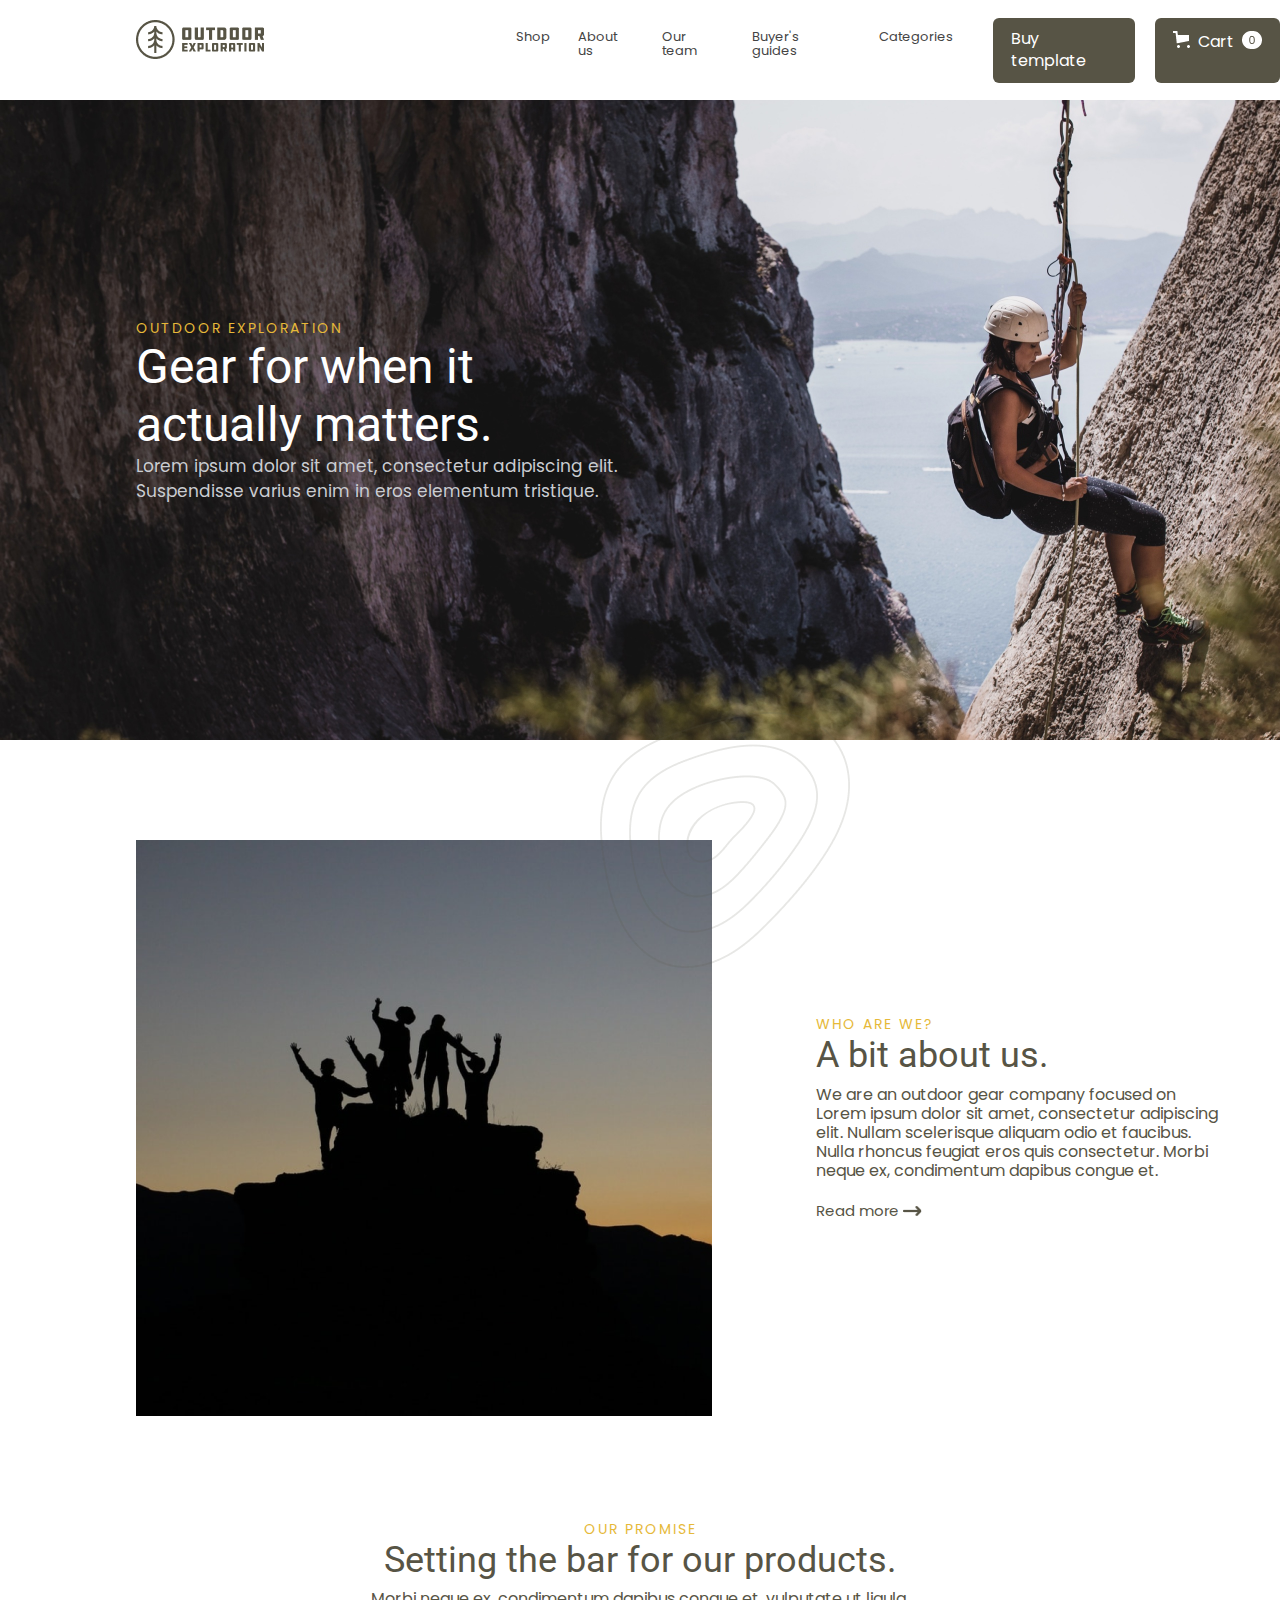
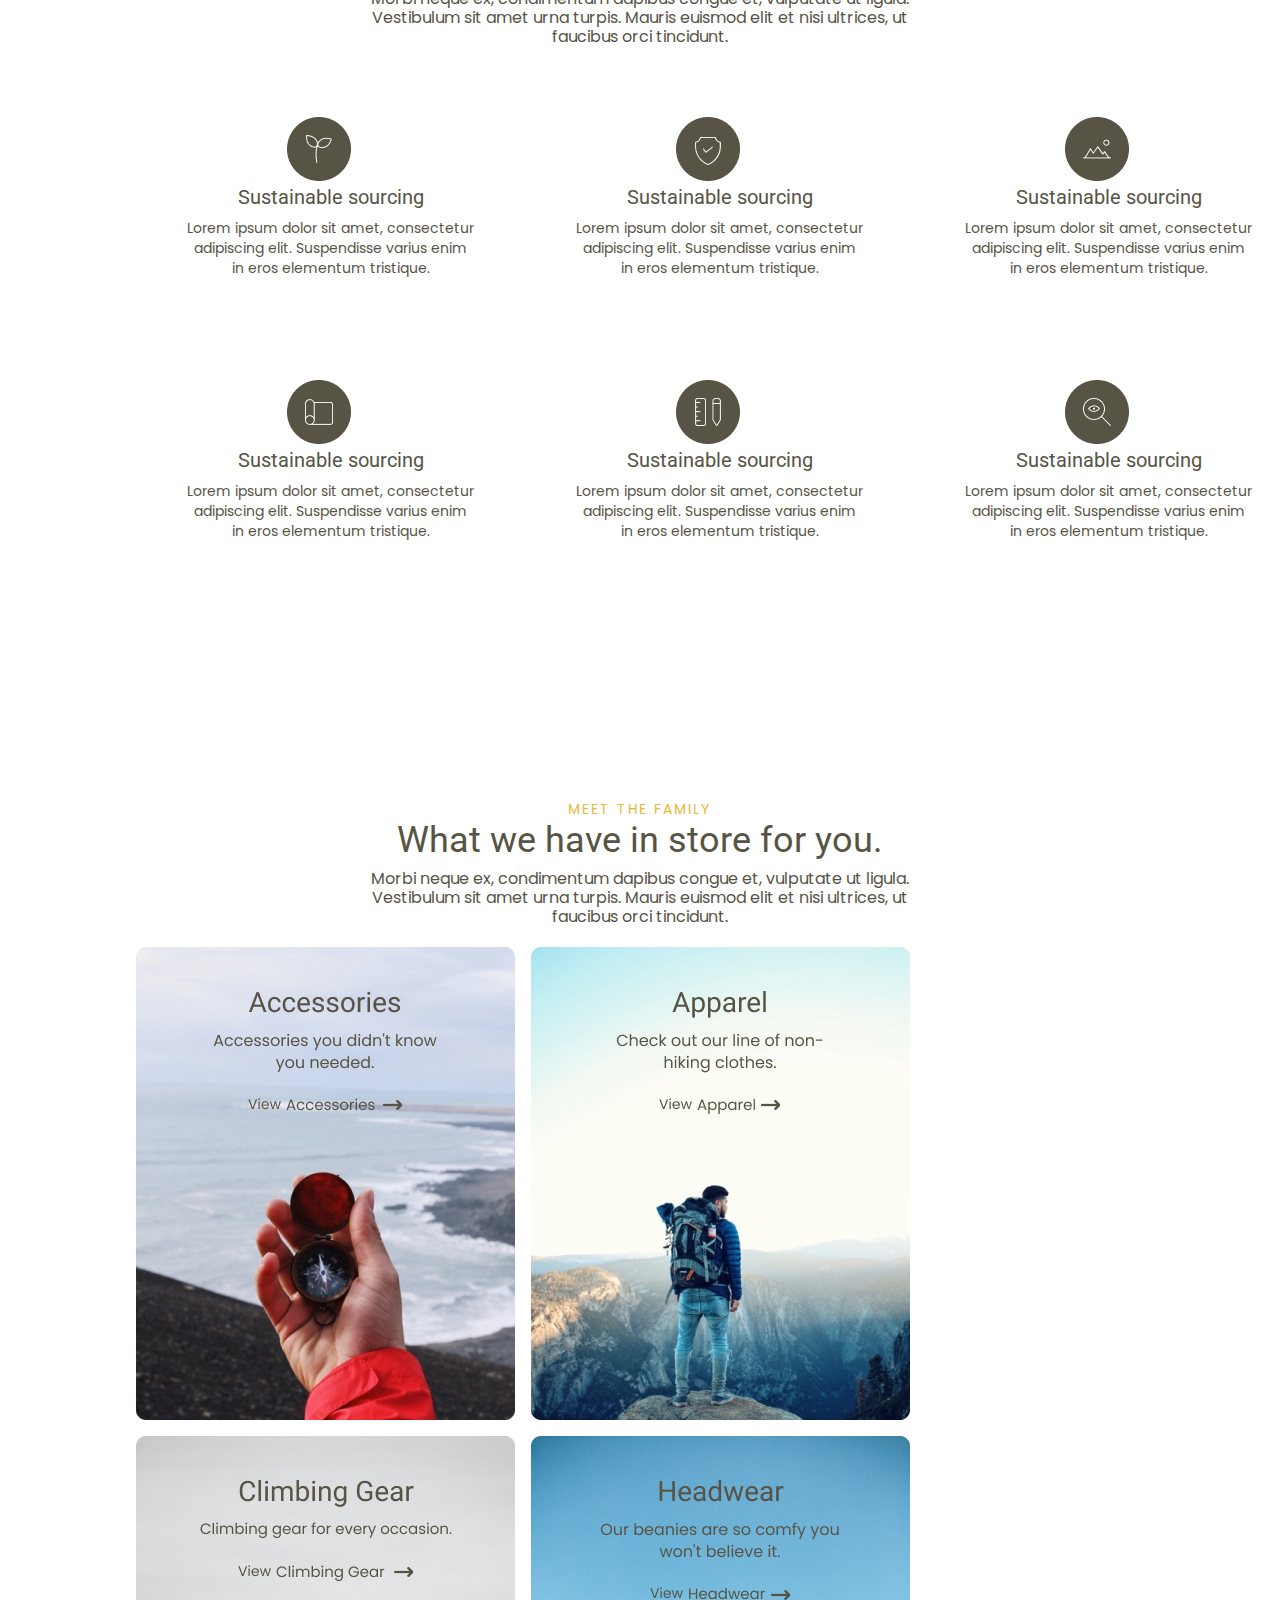
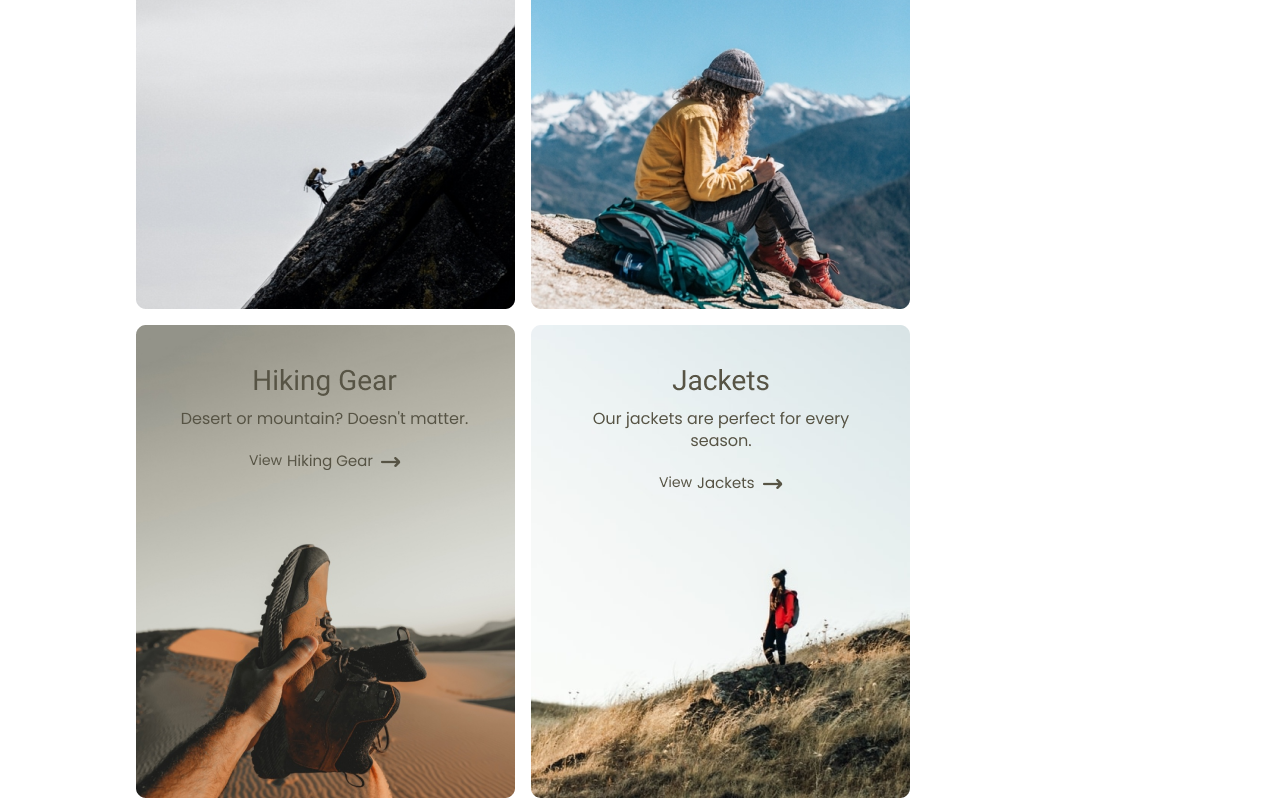
==== index.html @ 677305a5 "file added" ====
<!DOCTYPE html>
<html lang="en">
  <head>
    <meta charset="UTF-8" />
    <meta http-equiv="X-UA-Compatible" content="IE=edge" />
    <meta name="viewport" content="width=device-width, initial-scale=1.0" />
    <link rel="stylesheet" href="./style.css" />
    <title>Document</title>
    <link rel="preconnect" href="https://fonts.googleapis.com" />
    <link rel="preconnect" href="https://fonts.gstatic.com" crossorigin />
    <link
      href="https://fonts.googleapis.com/css2?family=Poppins:ital,wght@0,100;0,200;0,300;0,400;0,500;0,600;0,700;0,800;0,900;1,100;1,200;1,300;1,400;1,500;1,600;1,700;1,800;1,900&display=swap"
      rel="stylesheet"
    />
    <link rel="preconnect" href="https://fonts.googleapis.com" />
    <link rel="preconnect" href="https://fonts.gstatic.com" crossorigin />
    <link
      href="https://fonts.googleapis.com/css2?family=Roboto:ital,wght@0,100;0,300;0,400;0,500;0,700;0,900;1,100;1,300;1,400;1,500;1,700;1,900&display=swap"
      rel="stylesheet"
    />
  </head>
  <body>
    <header>
      <img class="first-img" src="./images/Outdoor.png" alt="" />

      <p class="shop">Shop</p>
      <p>About us</p>
      <p>Our team</p>
      <p>Buyer's guides</p>
      <p>Categories</p>
      <p>Buy template</p>

      <div class="header-button">
        <img class="shopping-cart" src="./images/shopping-cart.png" alt="" />
        <p>Cart</p>
        <img class="zero" src="./images/zero.png" alt="" />
      </div>
    </header>
    <div class="first-card">
      <p>OUTDOOR EXPLORATION</p>
      <p>Gear for when it actually matters.</p>
      <p>
        Lorem ipsum dolor sit amet, consectetur adipiscing elit. Suspendisse
        varius enim in eros elementum tristique.
      </p>
    </div>
    <div class="second-card">
      <div class="second-card__images">
        <img
          class="second-card__image"
          src="./images/second-image.png"
          alt=""
        />
        <img class="combined" src="./images/Combined-Shape.png" alt="" />
      </div>
      <div class="second-card__text">
        <p class="p1">Who are we?</p>
        <p>A bit about us.</p>
        <p>
          We are an outdoor gear company focused on Lorem ipsum dolor sit amet,
          consectetur adipiscing elit. Nullam scelerisque aliquam odio et
          faucibus. Nulla rhoncus feugiat eros quis consectetur. Morbi neque ex,
          condimentum dapibus congue et.
        </p>
        <div class="button-part">
          <p>Read more</p>
          <img src="./images/Path.png" alt="" />
        </div>
      </div>
    </div>
    <div class="third-card">
      <p class="third-card__p1">Our promise</p>
      <p class="third-card__p2">Setting the bar for our products.</p>
      <p class="third-card__p3">
        Morbi neque ex, condimentum dapibus congue et, vulputate ut ligula.
        Vestibulum sit amet urna turpis. Mauris euismod elit et nisi ultrices,
        ut faucibus orci tincidunt.
      </p>
      <div class="third-card__cards">
        <div class="third-card__card">
          <img src="./images/Frame.png" alt="" />
          <p>Sustainable sourcing</p>
          <p>
            Lorem ipsum dolor sit amet, consectetur adipiscing elit. Suspendisse
            varius enim in eros elementum tristique.
          </p>
        </div>
        <div class="third-card__card">
          <img src="./images/Frame2.png" alt="" />
          <p>Sustainable sourcing</p>
          <p>
            Lorem ipsum dolor sit amet, consectetur adipiscing elit. Suspendisse
            varius enim in eros elementum tristique.
          </p>
        </div>
        <div class="third-card__card">
          <img src="./images/Frame3.png" alt="" />
          <p>Sustainable sourcing</p>
          <p>
            Lorem ipsum dolor sit amet, consectetur adipiscing elit. Suspendisse
            varius enim in eros elementum tristique.
          </p>
        </div>
        <div class="third-card__card">
          <img src="./images/Frame4.png" alt="" />
          <p>Sustainable sourcing</p>
          <p>
            Lorem ipsum dolor sit amet, consectetur adipiscing elit. Suspendisse
            varius enim in eros elementum tristique.
          </p>
        </div>
        <div class="third-card__card">
          <img src="./images/Frame5.png" alt="" />
          <p>Sustainable sourcing</p>
          <p>
            Lorem ipsum dolor sit amet, consectetur adipiscing elit. Suspendisse
            varius enim in eros elementum tristique.
          </p>
        </div>
        <div class="third-card__card">
          <img src="./images/Frame6.png" alt="" />
          <p>Sustainable sourcing</p>
          <p>
            Lorem ipsum dolor sit amet, consectetur adipiscing elit. Suspendisse
            varius enim in eros elementum tristique.
          </p>
        </div>
      </div>
    </div>
    <div class="fourth-card">
      <p>Meet the family</p>
      <p>What we have in store for you.</p>
      <p>
        Morbi neque ex, condimentum dapibus congue et, vulputate ut ligula.
        Vestibulum sit amet urna turpis. Mauris euismod elit et nisi ultrices,
        ut faucibus orci tincidunt.
      </p>
      <div class="fourth-card__images">
        <img src="./images/fourth-card1.png" alt="" />
        <img src="./images/fourth-card2.png" alt="" />
        <img src="./images/fourth-card3.png" alt="" />
        <img src="./images/fourth-card4.png" alt="" />
        <img src="./images/fourth-card5.png" alt="" />
        <img src="./images/fourth-card6.png" alt="" />
      </div>
    </div>
  </body>
</html>
---- style.css ----
* {
  padding: 0;
  margin: 0;
  box-sizing: border-box;
}

header {
  width: 100%;
  background: #ffffff;
  box-shadow: 0px 3px 15px rgba(0, 0, 0, 0.05);
  display: flex;
}

.first-img {
  width: 128px;
  height: 39px;
  margin-top: 20px;
  margin-bottom: 20px;
  margin-left: 136px;
}

header p:nth-child(6),
header p:nth-child(5),
header p:nth-child(4),
header p:nth-child(3),
.shop {
  font-family: "Poppins";
  font-style: normal;
  font-weight: 400;
  font-size: 13px;
  line-height: 14px;
  padding-top: 30px;
  color: #444444;
}

.shop {
  padding-left: 252px;
  margin-right: 28px;
}

header p:nth-child(3) {
  margin-right: 28px;
}

header p:nth-child(4) {
  margin-right: 28px;
}

header p:nth-child(5) {
  margin-right: 34px;
}

header p:nth-child(6) {
  margin-right: 40px;
}

header p:nth-child(7) {
  font-family: "Poppins";
  font-style: normal;
  font-weight: 400;
  font-size: 16px;
  line-height: 22px;
  margin-top: 18px;
  margin-bottom: 17px;
  padding: 10px 18px 11px 18px;
  color: #ffffff;
  background: #575445;
  border-radius: 6px;
  margin-right: 20px;
}

.header-button {
  display: flex;
  background: #575445;
  border-radius: 6px;
  padding-top: 13px;
  padding-bottom: 14px;
  margin-bottom: 17px;
  margin-top: 18px;
  gap: 8px;
}

.shopping-cart {
  width: 17px;
  height: 17px;
  margin-left: 18px;
}

.zero {
  width: 20px;
  height: 18px;
  margin-right: 18px;
}

.header-button p {
  font-family: "Poppins";
  font-style: normal;
  font-weight: 400;
  font-size: 16px;
  line-height: 22px;
  color: #ffffff;
}

.first-card {
  background-image: url(./images/first-image.png);
  width: 100%;
  height: 640px;
  background-size: cover;
}

.first-card p:nth-child(1) {
  font-family: "Poppins";
  font-style: normal;
  font-weight: 400;
  font-size: 14px;
  line-height: 20px;
  letter-spacing: 2px;
  text-transform: uppercase;
  color: #e6b939;
  padding-top: 218px;
  padding-left: 136px;
}

.first-card p:nth-child(2) {
  width: 616px;
  font-family: "Roboto";
  font-style: normal;
  font-weight: 400;
  font-size: 48px;
  line-height: 58px;
  padding-left: 136px;
  color: #ffffff;
}

.first-card p:nth-child(3) {
  width: 695px;
  font-family: "Poppins";
  font-style: normal;
  font-weight: 400;
  font-size: 17px;
  line-height: 25px;
  padding-left: 136px;
  color: #caccd1;
}

.second-card {
  width: 100%;
  display: flex;
  gap: 104px;
}

.second-card__image {
  width: 576px;
  height: 576px;
  margin-top: 100px;
  margin-left: 136px;
  position: relative;
}

.combined {
  position: absolute;
  left: 600px;
  top: 712px;
}

.p1 {
  font-family: "Poppins";
  font-style: normal;
  font-weight: 400;
  font-size: 14px;
  line-height: 20px;
  margin-top: 274px;
  letter-spacing: 2px;
  text-transform: uppercase;
  color: #e6b939;
}

.second-card__text p:nth-child(2) {
  font-family: "Roboto";
  font-style: normal;
  font-weight: 400;
  font-size: 36px;
  line-height: 43px;
  /* identical to box height, or 120% */
  color: #575445;
}

.second-card__text p:nth-child(3) {
  width: 404px;
  font-family: "Poppins";
  font-style: normal;
  font-weight: 400;
  font-size: 16px;
  line-height: 19px;
  margin-top: 8px;
  color: #575445;
}

.button-part {
  display: flex;
  margin-top: 20px;
  align-items: center;
  gap: 4px;
}

.button-part img {
  width: 19px;
  height: 10px;
}

.button-part p {
  font-family: "Poppins";
  font-style: normal;
  font-weight: 400;
  font-size: 15px;
  line-height: 21px;
  color: #575445;
}

.third-card {
  width: 100%;
}

.third-card__p1 {
  font-family: "Poppins";
  font-style: normal;
  font-weight: 400;
  font-size: 14px;
  line-height: 20px;
  margin-top: 99px;
  text-align: center;
  letter-spacing: 2px;
  text-transform: uppercase;
  color: #e6b939;
}

.third-card__p2 {
  font-family: "Roboto";
  font-style: normal;
  font-weight: 400;
  font-size: 36px;
  line-height: 43px;
  text-align: center;
  color: #575445;
}

.third-card__p3 {
  width: 550px;
  font-family: "Poppins";
  font-style: normal;
  font-weight: 400;
  font-size: 16px;
  line-height: 19px;
  padding-top: 7px;
  text-align: center;
  margin: 0 auto;
  color: #575445;
}

.third-card__cards {
  margin-top: 71px;
  margin-left: 187px;
  display: flex;
  flex-wrap: wrap;
  gap: 102px;
}

.third-card__card p:nth-child(2) {
  font-family: "Roboto";
  font-style: normal;
  font-weight: 400;
  font-size: 20px;
  line-height: 24px;
  text-align: center;
  color: #575445;
}

.third-card__card p:nth-child(3) {
  width: 287px;
  font-family: "Poppins";
  font-style: normal;
  font-weight: 400;
  font-size: 14px;
  line-height: 20px;
  margin-top: 9px;
  text-align: center;
  color: #575445;
}

.third-card img {
  margin-left: 100px;
}

.fourth-card {
  width: 100%;
}

.fourth-card p:nth-child(1) {
  font-family: "Poppins";
  font-style: normal;
  font-weight: 400;
  font-size: 14px;
  line-height: 20px;
  margin-top: 258px;
  text-align: center;
  letter-spacing: 2px;
  text-transform: uppercase;
  color: #e6b939;
}

.fourth-card p:nth-child(2) {
  font-family: "Roboto";
  font-style: normal;
  font-weight: 400;
  font-size: 36px;
  line-height: 43px;
  text-align: center;
  color: #575445;
}

.fourth-card p:nth-child(3) {
  width: 538px;
  font-family: "Poppins";
  font-style: normal;
  font-weight: 400;
  font-size: 16px;
  line-height: 19px;
  margin: 0 auto;
  padding-top: 7px;
  text-align: center;
  color: #575445;
}

.fourth-card__images {
  margin-top: 21px;
  margin-left: 136px;
  display: flex;
  flex-wrap: wrap;
  gap: 16px;
}

@media (max-width: 447px) {
  header p {
    display: none;
  }
} /*# sourceMappingURL=style.css.map */
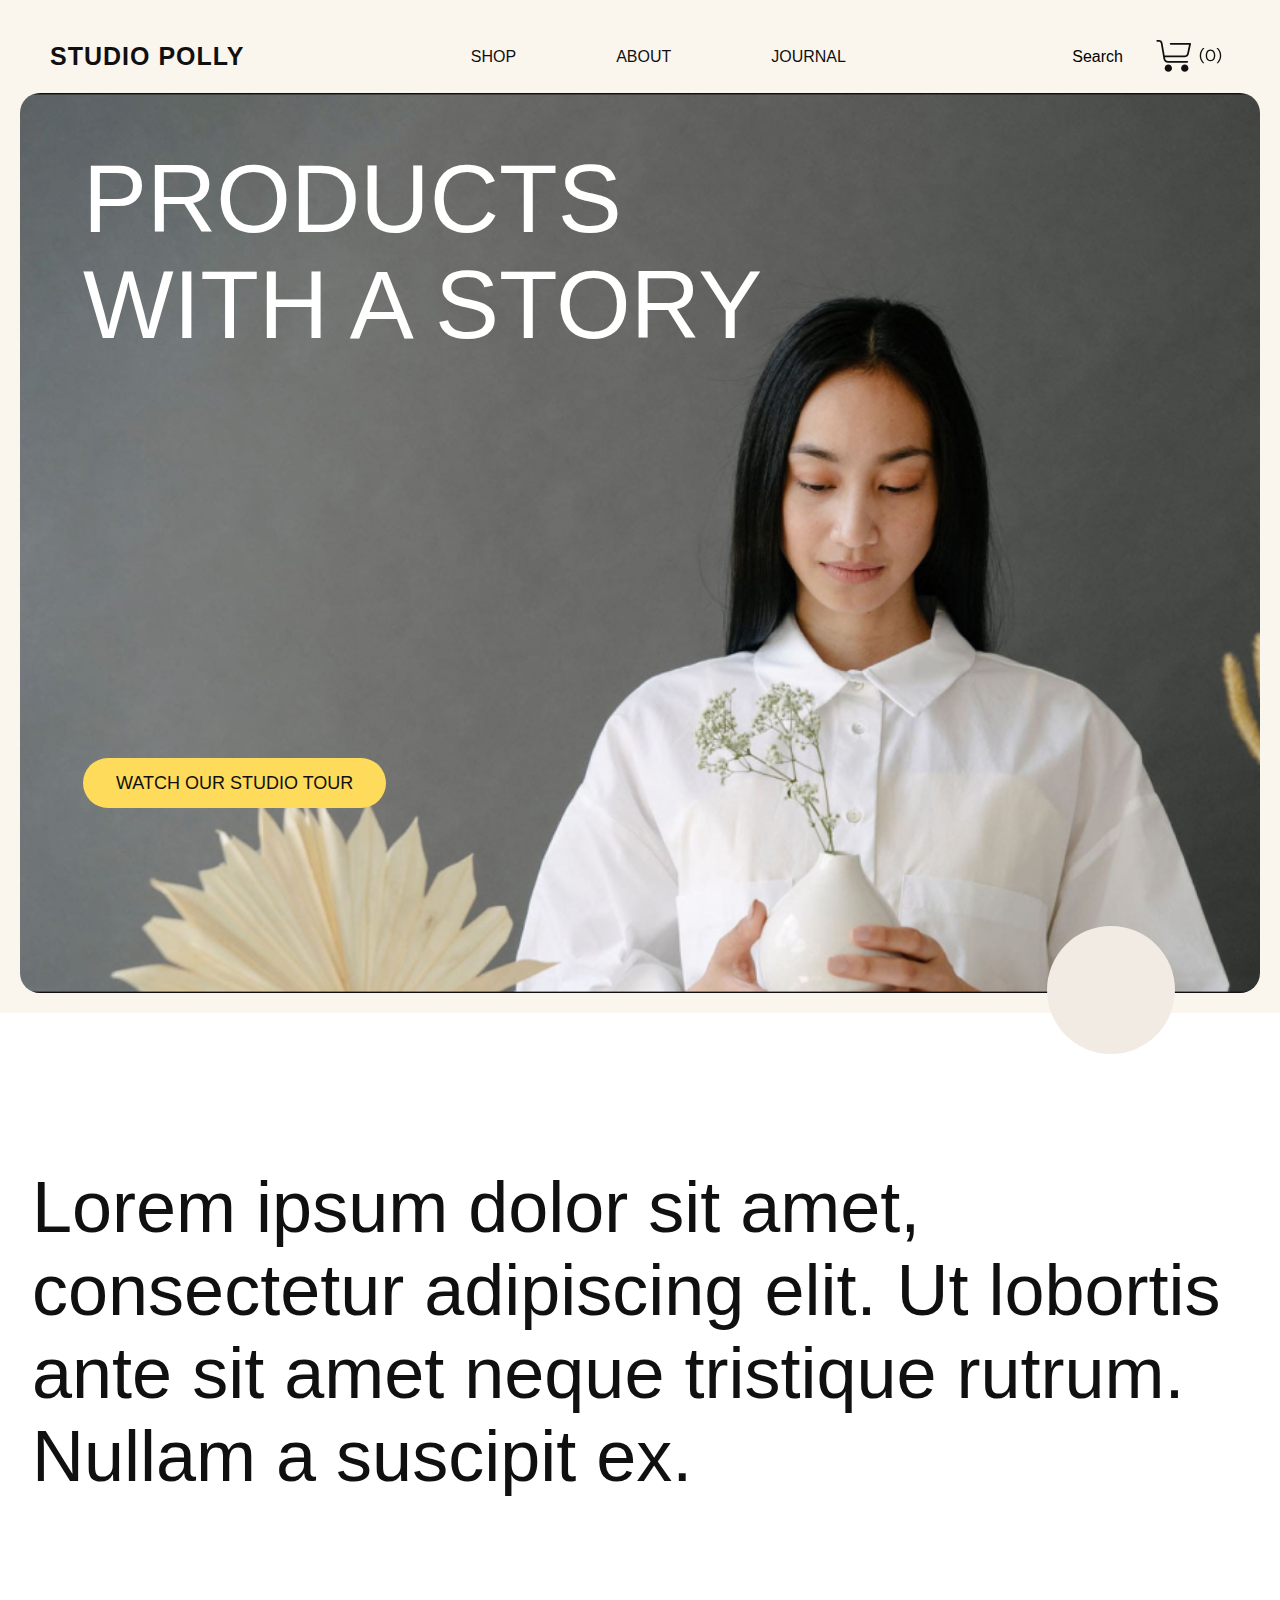
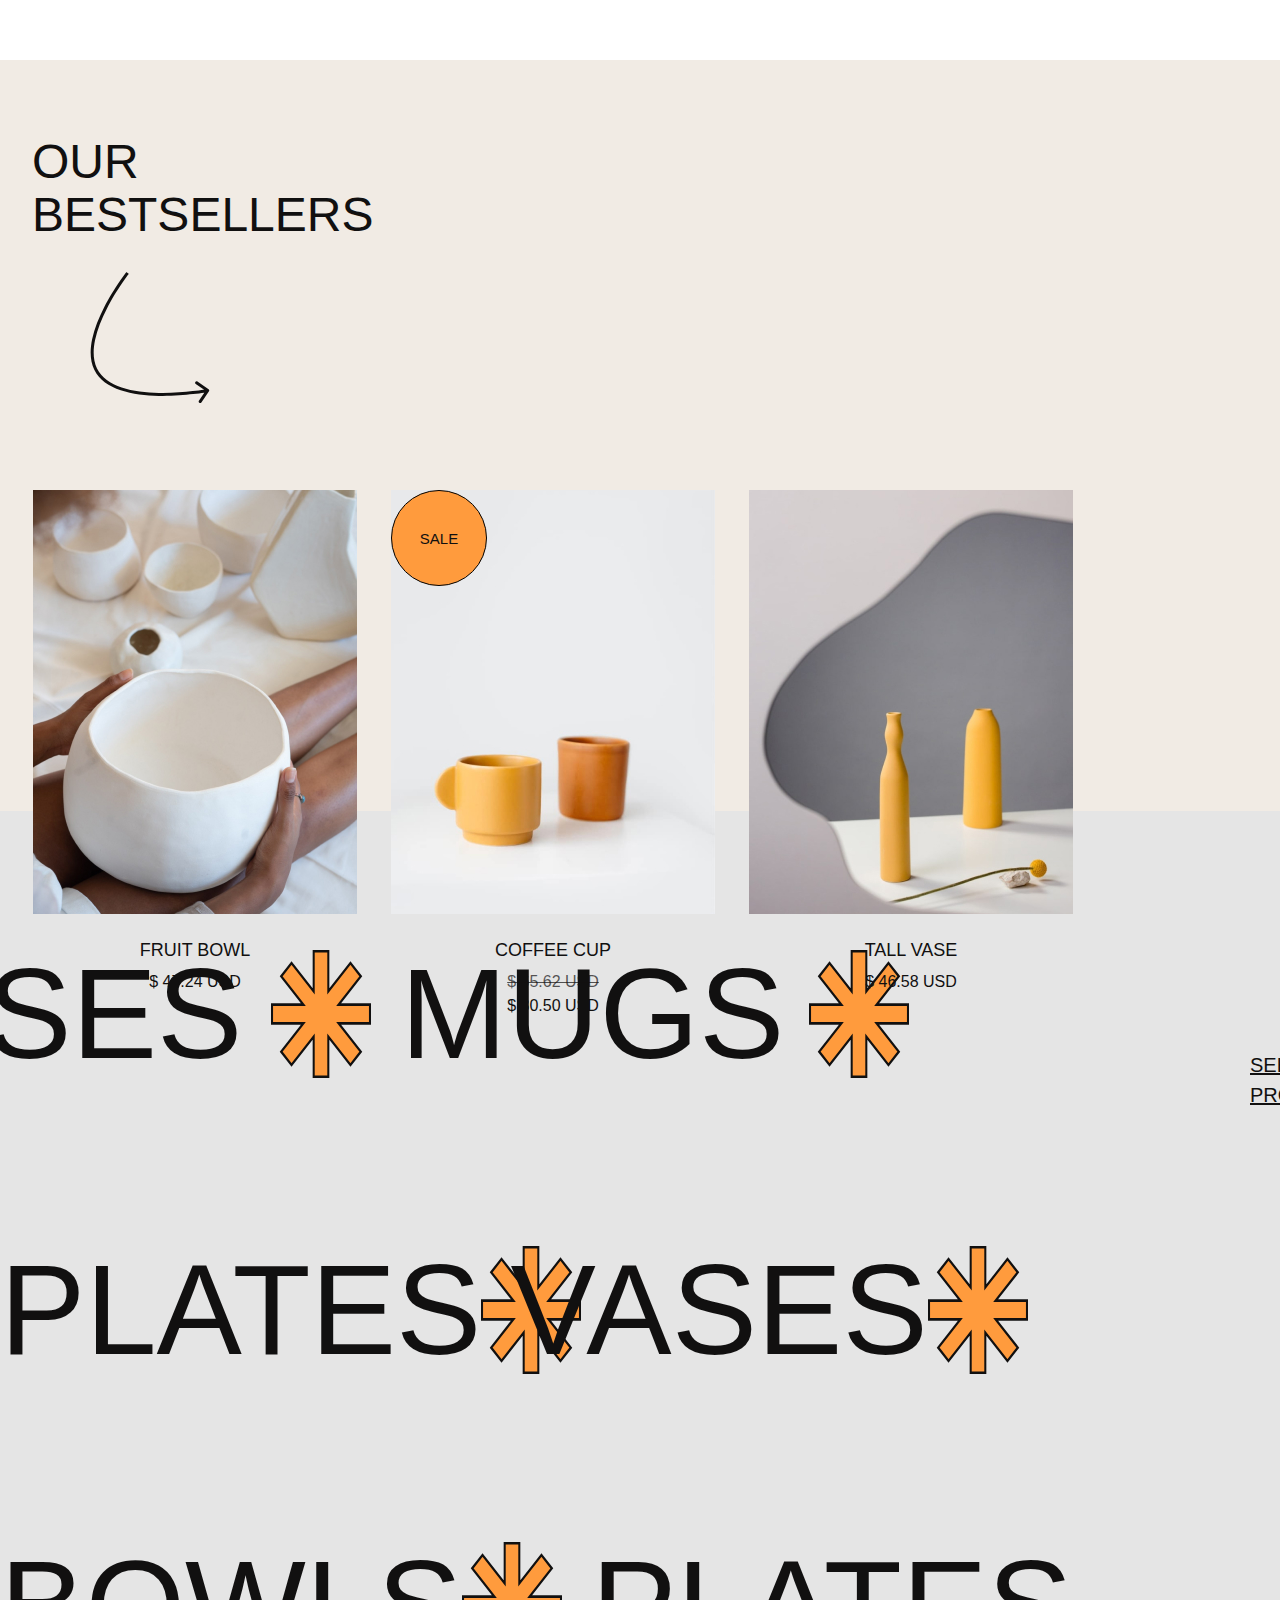
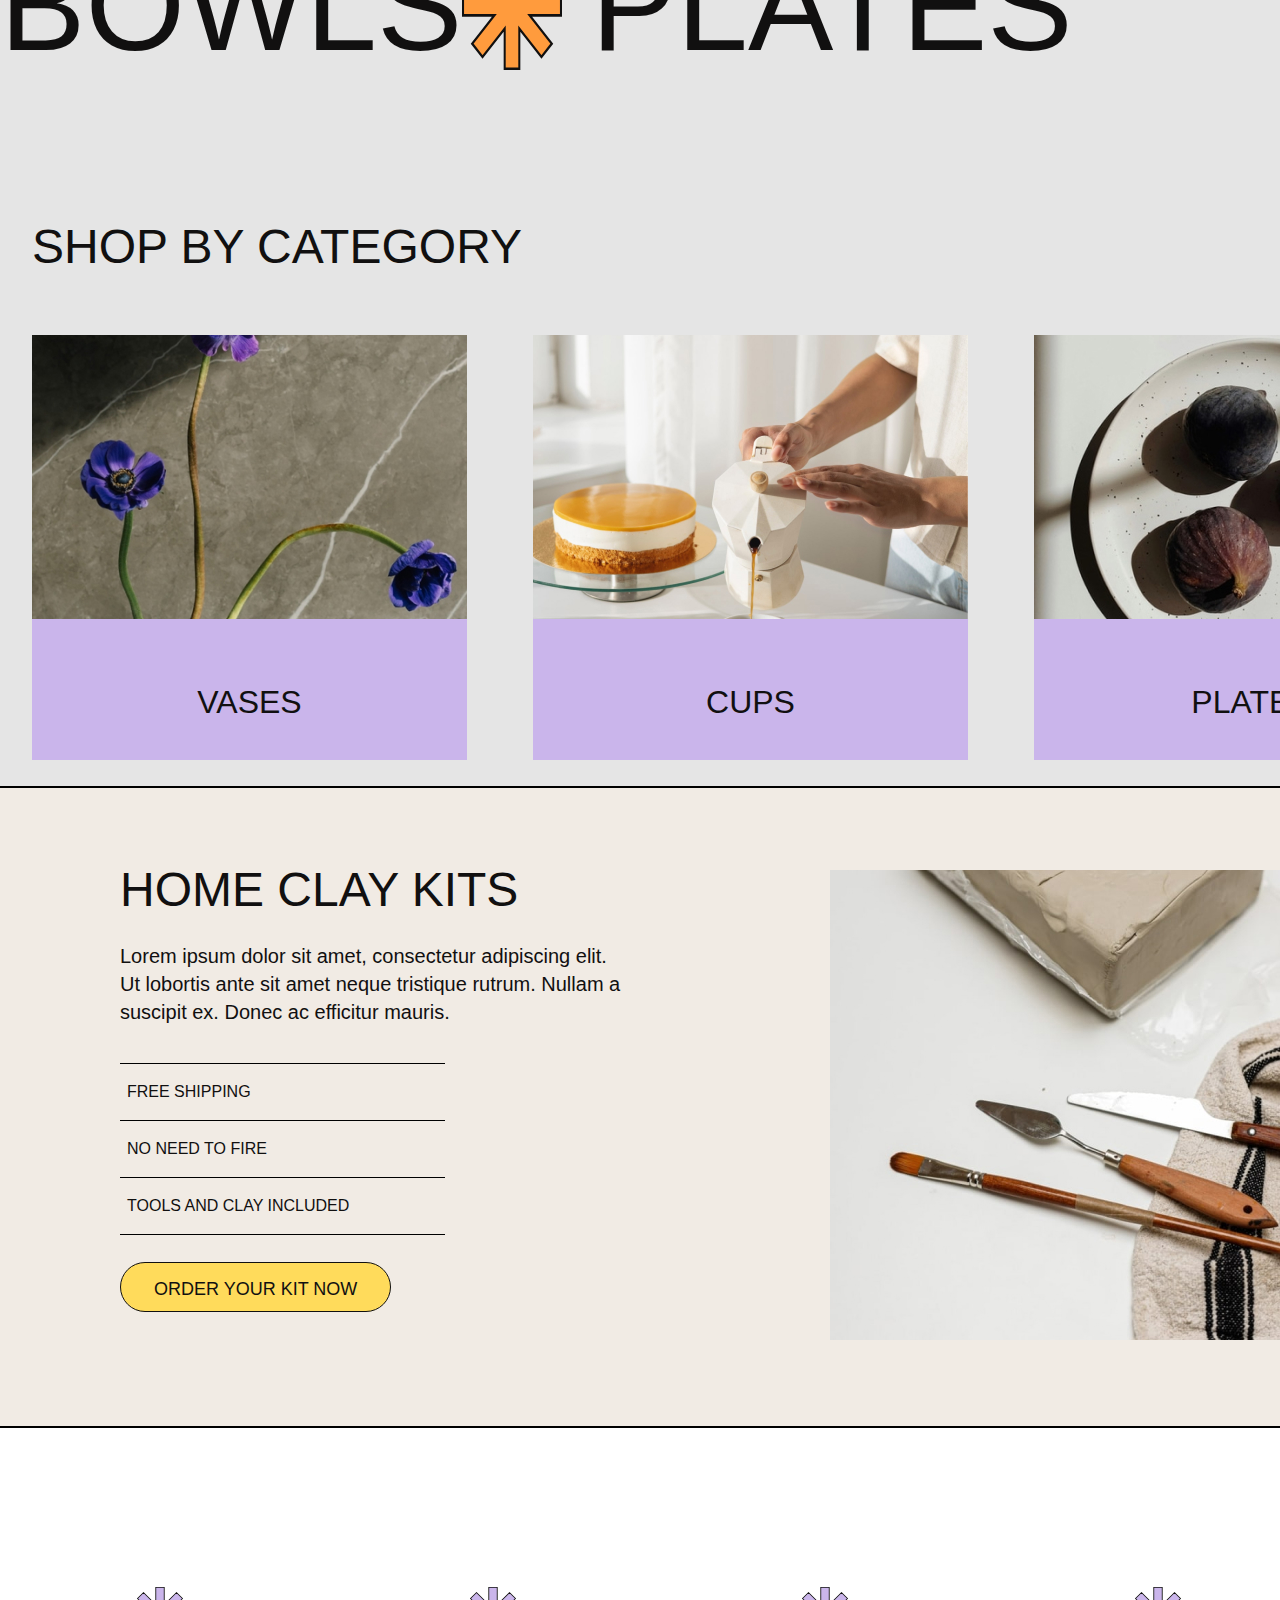
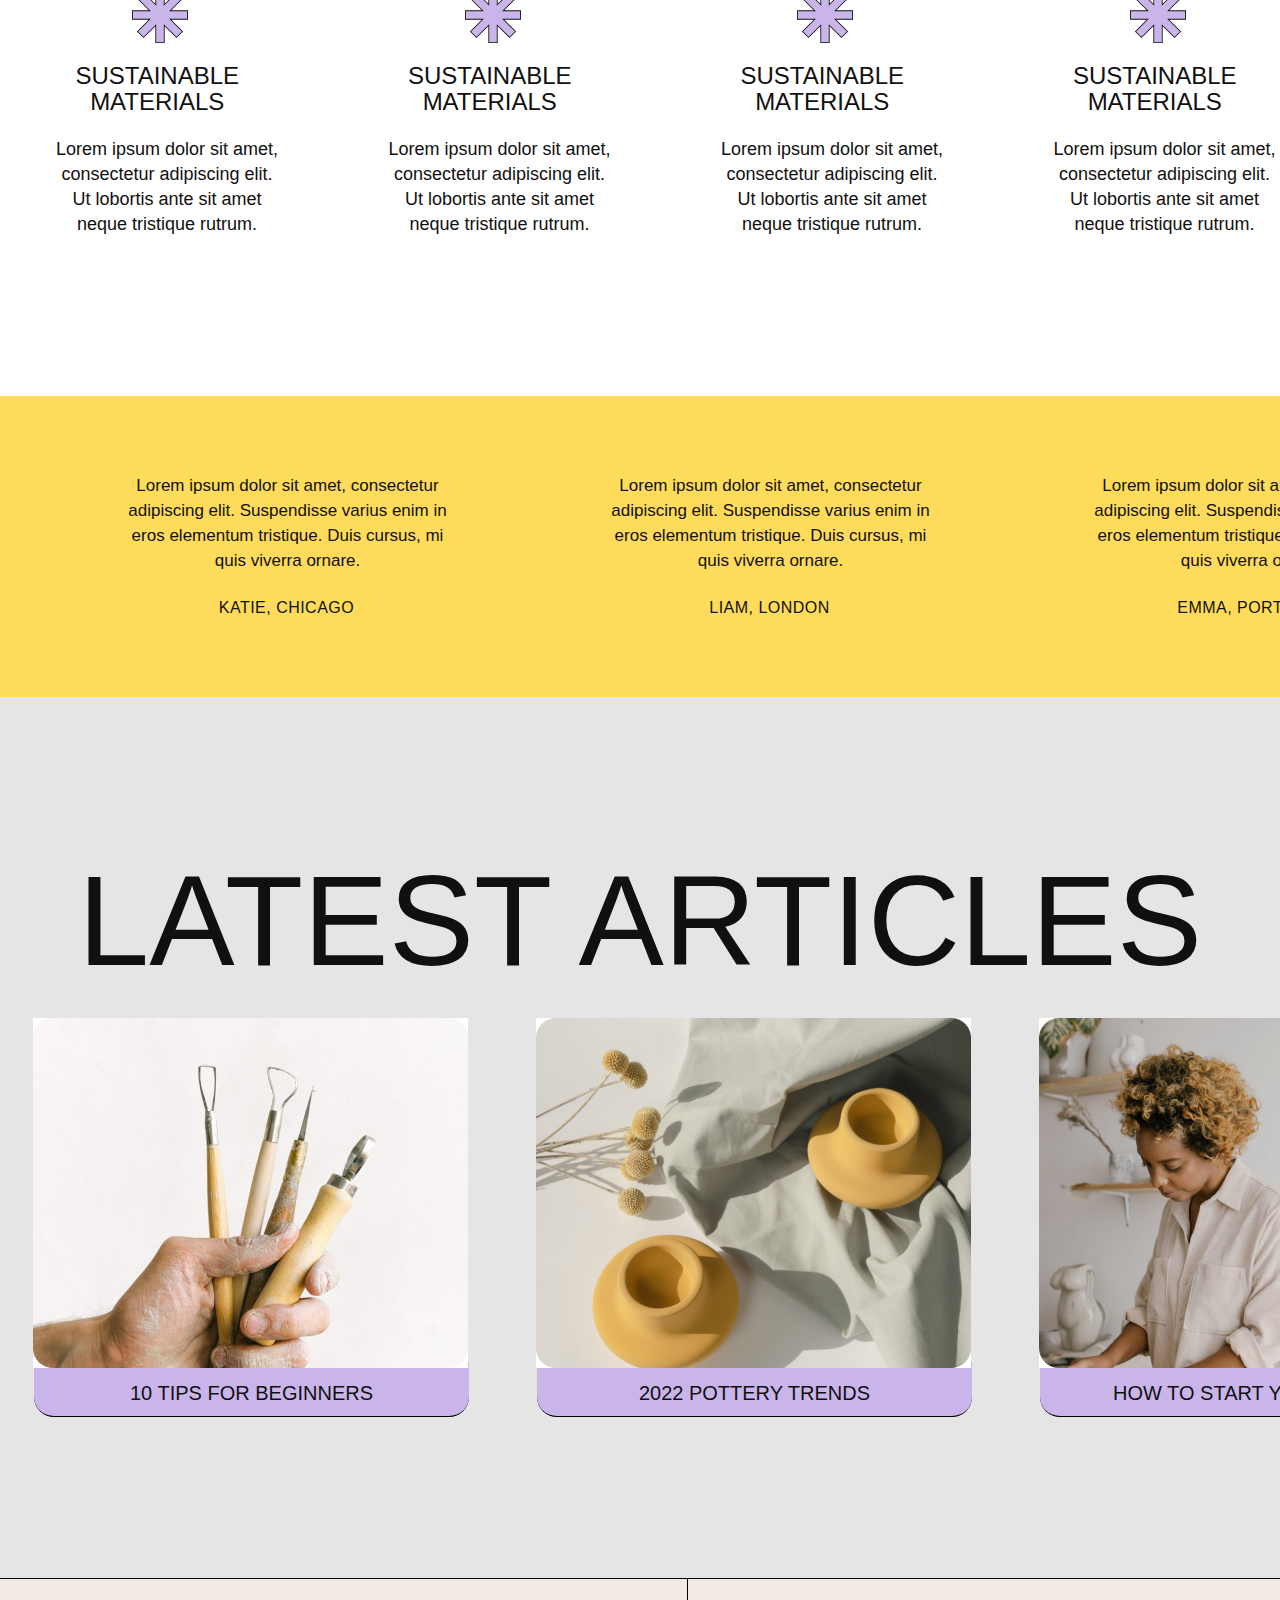
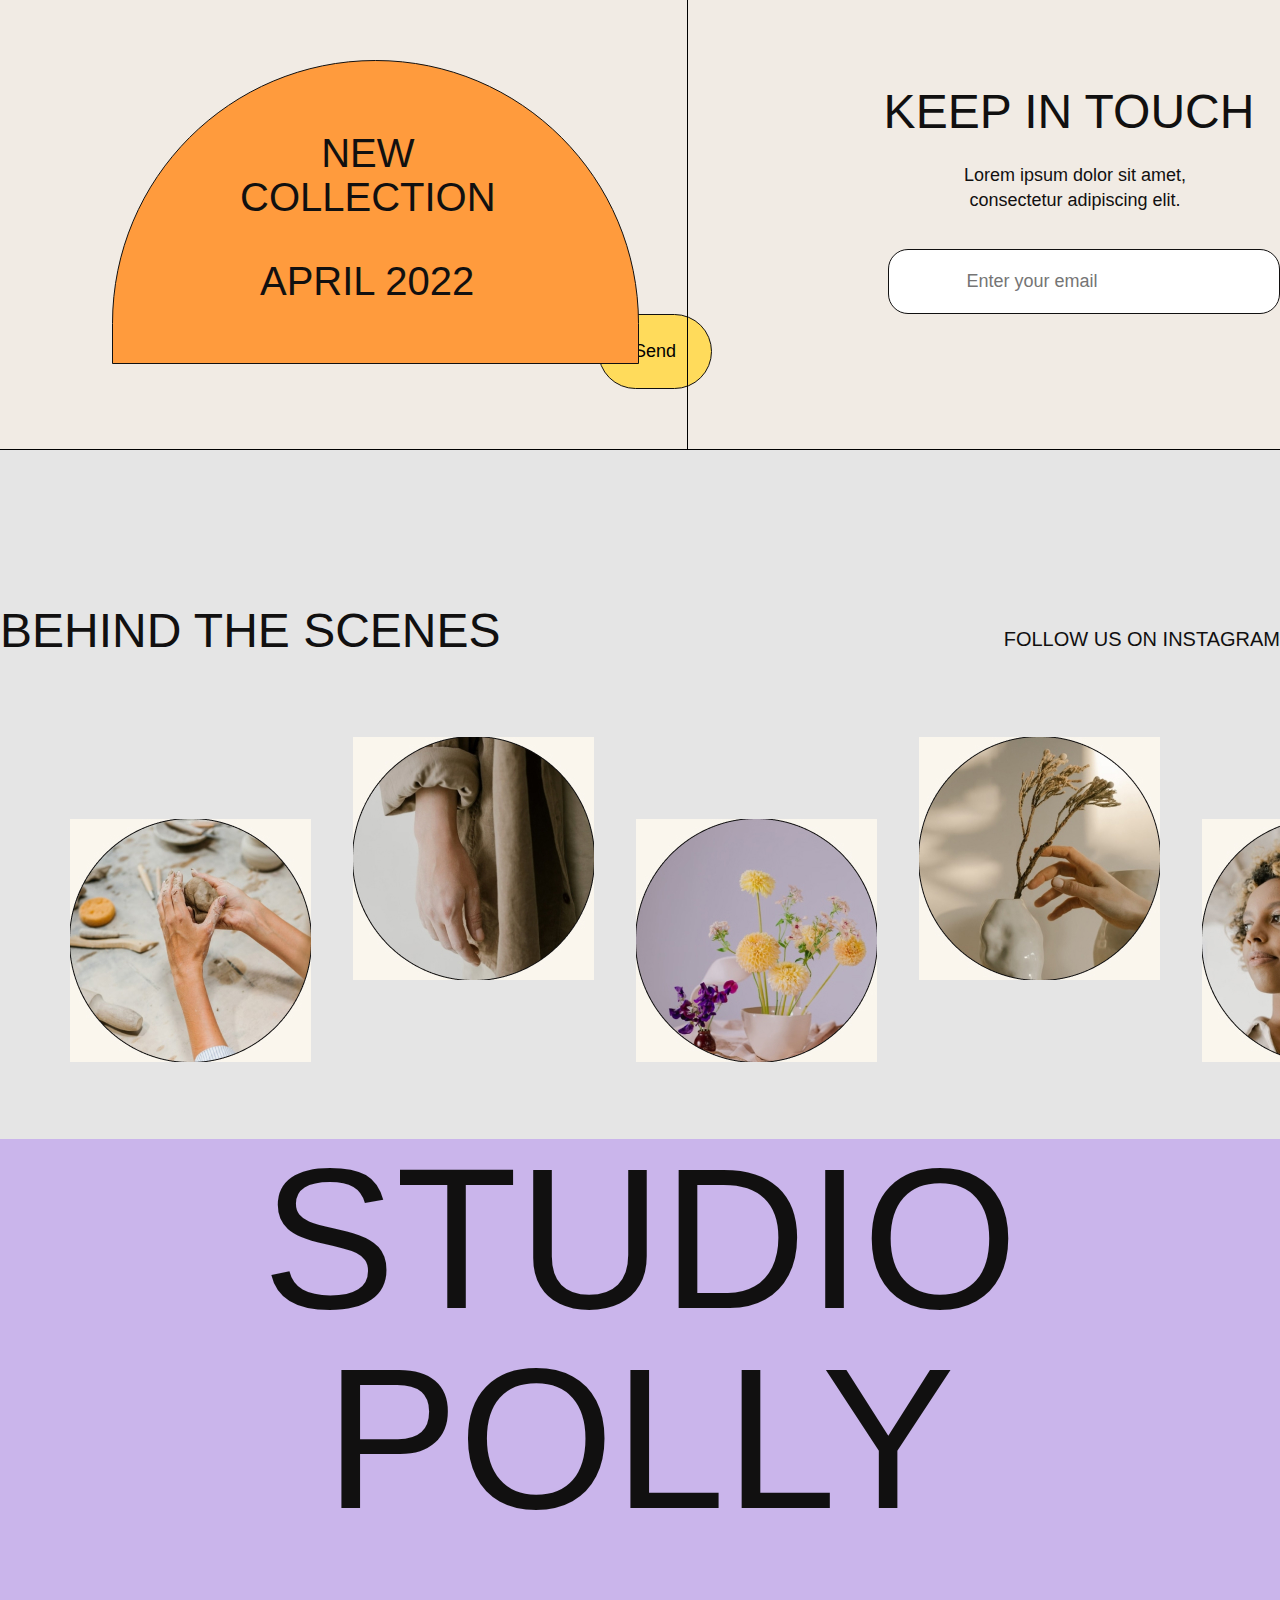
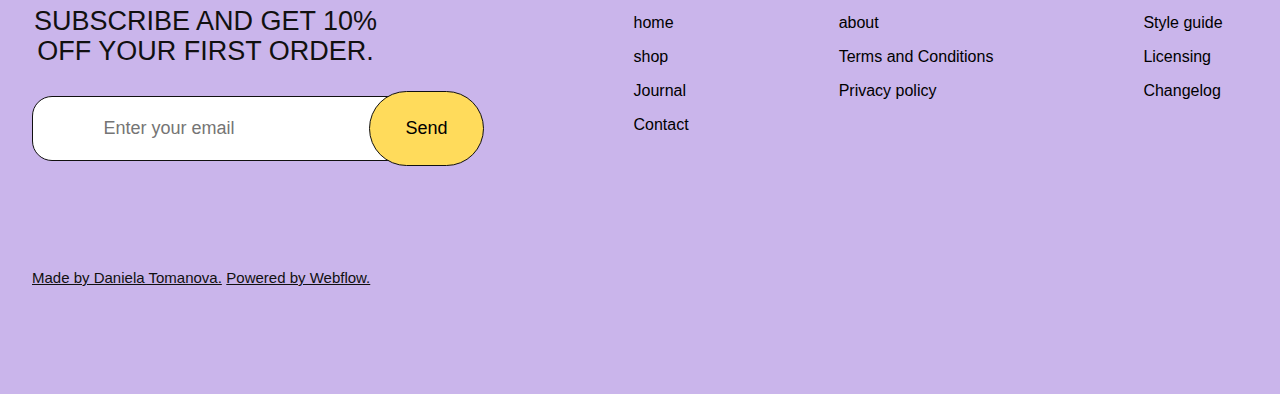
==== commit df549e99: "file added" ====
--- a/index.html
+++ b/index.html
@@ -4,144 +4,314 @@
     <meta charset="UTF-8" />
     <meta http-equiv="X-UA-Compatible" content="IE=edge" />
     <meta name="viewport" content="width=device-width, initial-scale=1.0" />
+    <link
+      rel="stylesheet"
+      href="https://cdnjs.cloudflare.com/ajax/libs/font-awesome/6.2.1/css/all.min.css"
+      integrity="sha512-MV7K8+y+gLIBoVD59lQIYicR65iaqukzvf/nwasF0nqhPay5w/9lJmVM2hMDcnK1OnMGCdVK+iQrJ7lzPJQd1w=="
+      crossorigin="anonymous"
+      referrerpolicy="no-referrer"
+    />
     <link rel="stylesheet" href="./style.css" />
-    <title>Document</title>
-    <link rel="preconnect" href="https://fonts.googleapis.com" />
-    <link rel="preconnect" href="https://fonts.gstatic.com" crossorigin />
-    <link
-      href="https://fonts.googleapis.com/css2?family=Poppins:ital,wght@0,100;0,200;0,300;0,400;0,500;0,600;0,700;0,800;0,900;1,100;1,200;1,300;1,400;1,500;1,600;1,700;1,800;1,900&display=swap"
-      rel="stylesheet"
-    />
-    <link rel="preconnect" href="https://fonts.googleapis.com" />
-    <link rel="preconnect" href="https://fonts.gstatic.com" crossorigin />
-    <link
-      href="https://fonts.googleapis.com/css2?family=Roboto:ital,wght@0,100;0,300;0,400;0,500;0,700;0,900;1,100;1,300;1,400;1,500;1,700;1,900&display=swap"
-      rel="stylesheet"
-    />
+    <title>Lesson-19 Responsive</title>
   </head>
   <body>
     <header>
-      <img class="first-img" src="./images/Outdoor.png" alt="" />
-
-      <p class="shop">Shop</p>
-      <p>About us</p>
-      <p>Our team</p>
-      <p>Buyer's guides</p>
-      <p>Categories</p>
-      <p>Buy template</p>
-
-      <div class="header-button">
-        <img class="shopping-cart" src="./images/shopping-cart.png" alt="" />
-        <p>Cart</p>
-        <img class="zero" src="./images/zero.png" alt="" />
-      </div>
+      <nav>
+        <h1>STUDIO POLLY</h1>
+        <ul>
+          <li>
+            <a href="#">shop</a>
+          </li>
+          <li>
+            <a href="#">about</a>
+          </li>
+          <li>
+            <a href="#">journal</a>
+          </li>
+        </ul>
+        <aside>
+          <span>Search</span>
+          <img src="./images/shopping_cart.svg" alt="shopping-cart" />
+        </aside>
+        <article>
+          <i class="fa-solid fa-bars"></i>
+        </article>
+      </nav>
+      <main>
+        <div class="product__title">
+          <span>PRODUCTS</span>
+          <span>WITH A STORY</span>
+        </div>
+        <button>watch our studio tour</button>
+        <div class="product__down">
+          <i class="fa-solid fa-down-long"></i>
+        </div>
+      </main>
     </header>
-    <div class="first-card">
-      <p>OUTDOOR EXPLORATION</p>
-      <p>Gear for when it actually matters.</p>
-      <p>
-        Lorem ipsum dolor sit amet, consectetur adipiscing elit. Suspendisse
-        varius enim in eros elementum tristique.
-      </p>
-    </div>
-    <div class="second-card">
-      <div class="second-card__images">
-        <img
-          class="second-card__image"
-          src="./images/second-image.png"
-          alt=""
-        />
-        <img class="combined" src="./images/Combined-Shape.png" alt="" />
-      </div>
-      <div class="second-card__text">
-        <p class="p1">Who are we?</p>
-        <p>A bit about us.</p>
-        <p>
-          We are an outdoor gear company focused on Lorem ipsum dolor sit amet,
-          consectetur adipiscing elit. Nullam scelerisque aliquam odio et
-          faucibus. Nulla rhoncus feugiat eros quis consectetur. Morbi neque ex,
-          condimentum dapibus congue et.
-        </p>
-        <div class="button-part">
-          <p>Read more</p>
-          <img src="./images/Path.png" alt="" />
-        </div>
-      </div>
-    </div>
-    <div class="third-card">
-      <p class="third-card__p1">Our promise</p>
-      <p class="third-card__p2">Setting the bar for our products.</p>
-      <p class="third-card__p3">
-        Morbi neque ex, condimentum dapibus congue et, vulputate ut ligula.
-        Vestibulum sit amet urna turpis. Mauris euismod elit et nisi ultrices,
-        ut faucibus orci tincidunt.
-      </p>
-      <div class="third-card__cards">
-        <div class="third-card__card">
-          <img src="./images/Frame.png" alt="" />
-          <p>Sustainable sourcing</p>
-          <p>
-            Lorem ipsum dolor sit amet, consectetur adipiscing elit. Suspendisse
-            varius enim in eros elementum tristique.
-          </p>
-        </div>
-        <div class="third-card__card">
-          <img src="./images/Frame2.png" alt="" />
-          <p>Sustainable sourcing</p>
-          <p>
-            Lorem ipsum dolor sit amet, consectetur adipiscing elit. Suspendisse
-            varius enim in eros elementum tristique.
-          </p>
-        </div>
-        <div class="third-card__card">
-          <img src="./images/Frame3.png" alt="" />
-          <p>Sustainable sourcing</p>
-          <p>
-            Lorem ipsum dolor sit amet, consectetur adipiscing elit. Suspendisse
-            varius enim in eros elementum tristique.
-          </p>
-        </div>
-        <div class="third-card__card">
-          <img src="./images/Frame4.png" alt="" />
-          <p>Sustainable sourcing</p>
-          <p>
-            Lorem ipsum dolor sit amet, consectetur adipiscing elit. Suspendisse
-            varius enim in eros elementum tristique.
-          </p>
-        </div>
-        <div class="third-card__card">
-          <img src="./images/Frame5.png" alt="" />
-          <p>Sustainable sourcing</p>
-          <p>
-            Lorem ipsum dolor sit amet, consectetur adipiscing elit. Suspendisse
-            varius enim in eros elementum tristique.
-          </p>
-        </div>
-        <div class="third-card__card">
-          <img src="./images/Frame6.png" alt="" />
-          <p>Sustainable sourcing</p>
-          <p>
-            Lorem ipsum dolor sit amet, consectetur adipiscing elit. Suspendisse
-            varius enim in eros elementum tristique.
-          </p>
-        </div>
-      </div>
-    </div>
-    <div class="fourth-card">
-      <p>Meet the family</p>
-      <p>What we have in store for you.</p>
-      <p>
-        Morbi neque ex, condimentum dapibus congue et, vulputate ut ligula.
-        Vestibulum sit amet urna turpis. Mauris euismod elit et nisi ultrices,
-        ut faucibus orci tincidunt.
-      </p>
-      <div class="fourth-card__images">
-        <img src="./images/fourth-card1.png" alt="" />
-        <img src="./images/fourth-card2.png" alt="" />
-        <img src="./images/fourth-card3.png" alt="" />
-        <img src="./images/fourth-card4.png" alt="" />
-        <img src="./images/fourth-card5.png" alt="" />
-        <img src="./images/fourth-card6.png" alt="" />
+    <div class="wrapper">
+      <h1>
+        Lorem ipsum dolor sit amet, consectetur adipiscing elit. Ut lobortis
+        ante sit amet neque tristique rutrum. Nullam a suscipit ex.
+      </h1>
+    </div>
+    <div class="wrapper2">
+      <span>
+        <h1>our<br />bestsellers</h1>
+        <img src="./images/Vector.svg" alt="" />
+      </span>
+      <div class="wrap">
+        <div class="card1">
+          <img src="./images/bowl.jpg" alt="" />
+          <h1>Fruit Bowl</h1>
+          <p>$ 47.24 USD</p>
+        </div>
+        <div class="card1">
+          <div class="sale"><h1>sale</h1></div>
+          <img src="./images/cup.jpg" alt="" />
+          <h1>Coffee Cup</h1>
+          <p><del>$ 65.62 USD</del></p>
+          <p>$ 30.50 USD</p>
+        </div>
+        <div class="card1">
+          <img src="./images/vase.jpg" alt="" />
+          <h1>Tall Vase</h1>
+          <p>$ 46.58 USD</p>
+        </div>
+      </div>
+      <a>see all products</a>
+    </div>
+    <div class="wrapper3">
+      <div class="cards1">
+        <h1>Vases</h1>
+        <img src="./images/star.svg" alt="" />
+      </div>
+      <div class="cards2">
+        <h1>mugs</h1>
+        <img src="./images/star.svg" alt="" />
+      </div>
+      <div class="cards3">
+        <h1>plates</h1>
+        <img src="./images/star.svg" alt="" />
+      </div>
+      <div class="cards4">
+        <h1>Vases</h1>
+        <img src="./images/star.svg" alt="" />
+      </div>
+      <div class="cards5">
+        <h1>BOWLS</h1>
+        <img src="./images/star.svg" alt="" />
+      </div>
+      <div class="cards6">
+        <h1>PLATES</h1>
+      </div>
+    </div>
+    <div class="wrapper4">
+      <h1>shop by category</h1>
+      <div class="wrap2">
+        <div class="card2">
+          <img src="./images/flowers.jpg" alt="" />
+          <div class="div">
+            <p>vases</p>
+          </div>
+        </div>
+        <div class="card2">
+          <img src="./images/cook.jpg" alt="" />
+          <div class="div">
+            <p>Cups</p>
+          </div>
+        </div>
+        <div class="card2">
+          <img src="./images/fruit.jpg" alt="" />
+          <div class="div">
+            <p>Plates</p>
+          </div>
+        </div>
+      </div>
+    </div>
+    <div class="wrapper5">
+      <div class="card3">
+        <h1>home clay kits</h1>
+        <p>
+          Lorem ipsum dolor sit amet, consectetur adipiscing elit. Ut lobortis
+          ante sit amet neque tristique rutrum. Nullam a suscipit ex. Donec ac
+          efficitur mauris.
+        </p>
+        <div class="box1">
+          <h1>free shipping</h1>
+        </div>
+        <div class="box2">
+          <h1>no need to fire</h1>
+        </div>
+        <div class="box3">
+          <h1>tools and clay included</h1>
+        </div>
+        <button type="button">order your kit now</button>
+      </div>
+      <div class="card4">
+        <img src="./images/brush.jpg" alt="" />
+      </div>
+    </div>
+    <div class="wrapper6">
+      <div class="card5">
+        <img src="./images/purplestar.svg" alt="" />
+        <h1>sustainable materials</h1>
+        <p>
+          Lorem ipsum dolor sit amet, consectetur adipiscing elit. Ut lobortis
+          ante sit amet neque tristique rutrum.
+        </p>
+      </div>
+      <div class="card5">
+        <img src="./images/purplestar.svg" alt="" />
+        <h1>sustainable materials</h1>
+        <p>
+          Lorem ipsum dolor sit amet, consectetur adipiscing elit. Ut lobortis
+          ante sit amet neque tristique rutrum.
+        </p>
+      </div>
+      <div class="card5">
+        <img src="./images/purplestar.svg" alt="" />
+        <h1>sustainable materials</h1>
+        <p>
+          Lorem ipsum dolor sit amet, consectetur adipiscing elit. Ut lobortis
+          ante sit amet neque tristique rutrum.
+        </p>
+      </div>
+      <div class="card5">
+        <img src="./images/purplestar.svg" alt="" />
+        <h1>sustainable materials</h1>
+        <p>
+          Lorem ipsum dolor sit amet, consectetur adipiscing elit. Ut lobortis
+          ante sit amet neque tristique rutrum.
+        </p>
+      </div>
+    </div>
+    <div class="wrapper7">
+      <div class="card6">
+        <p>
+          Lorem ipsum dolor sit amet, consectetur adipiscing elit. Suspendisse
+          varius enim in eros elementum tristique. Duis cursus, mi quis viverra
+          ornare.
+        </p>
+        <h1>katie, Chicago</h1>
+      </div>
+      <div class="card6">
+        <p>
+          Lorem ipsum dolor sit amet, consectetur adipiscing elit. Suspendisse
+          varius enim in eros elementum tristique. Duis cursus, mi quis viverra
+          ornare.
+        </p>
+        <h1>liam, london</h1>
+      </div>
+      <div class="card6 card66">
+        <p>
+          Lorem ipsum dolor sit amet, consectetur adipiscing elit. Suspendisse
+          varius enim in eros elementum tristique. Duis cursus, mi quis viverra
+          ornare.
+        </p>
+        <h1>emma, portland</h1>
+      </div>
+    </div>
+    <div class="wrapper8">
+      <h1>latest articles</h1>
+      <div class="wrap5">
+        <div class="card7">
+          <img src="./images/brushes.jpg" alt="" />
+          <div class="box2">
+            <h1>10 tips for beginners</h1>
+          </div>
+        </div>
+        <div class="card7">
+          <img src="./images/pottery.jpg" alt="" />
+          <div class="box2">
+            <h1>2022 pottery trends</h1>
+          </div>
+        </div>
+        <div class="card7 card77">
+          <img src="./images/woman.jpg" alt="" />
+          <div class="box2">
+            <h1>How to start your brand</h1>
+          </div>
+        </div>
+      </div>
+    </div>
+    <div class="wrapper9">
+      <div class="card8">
+        <img src="./images/background.svg" alt="" />
+        <h1>
+          new <br />
+          collection
+        </h1>
+        <h1 class="h1">april 2022</h1>
+      </div>
+      <div class="card9">
+        <h1>keep in touch</h1>
+        <p>Lorem ipsum dolor sit amet, consectetur adipiscing elit.</p>
+        <input type="email" placeholder="Enter your email" />
+        <button type="button">Send</button>
+      </div>
+    </div>
+    <div class="wrapper10">
+      <div class="wrap6">
+        <h1>behind the scenes</h1>
+        <p>follow us on instagram</p>
+      </div>
+      <div class="wrap7">
+        <div class="content1">
+          <img src="./images/IMAGE1.jpg" alt="" />
+        </div>
+        <div class="content2">
+          <img src="./images/IMAGE2.jpg" alt="" />
+        </div>
+        <div class="content1">
+          <img src="./images/IMAGE3.jpg" alt="" />
+        </div>
+        <div class="content2">
+          <img src="./images/IMAGE4.jpg" alt="" />
+        </div>
+        <div class="content1">
+          <img src="./images/IMAGE5.jpg" alt="" />
+        </div>
+      </div>
+    </div>
+    <div class="wrapper11">
+      <h1>studio polly</h1>
+      <div class="wrap8">
+        <div class="content3">
+          <h1>Subscribe and get 10% off your first order.</h1>
+          <input type="email" placeholder="Enter your email" />
+          <button type="button">Send</button>
+        </div>
+        <div class="content4">
+          <ul>
+            <li>home</li>
+            <li>shop</li>
+            <li>Journal</li>
+            <li>Contact</li>
+          </ul>
+        </div>
+        <div class="content4">
+          <ul>
+            <li>about</li>
+            <li>Terms and Conditions</li>
+            <li>Privacy policy</li>
+          </ul>
+        </div>
+        <div class="content4">
+          <ul>
+            <li>Style guide</li>
+            <li>Licensing</li>
+            <li>Changelog</li>
+          </ul>
+        </div>
+      </div>
+      <div class="link">
+        <a href="#">Made by Daniela Tomanova.</a>
+        <a href="#">Powered by Webflow.</a>
+      </div>
+      <div class="link2">
+        <img src="./images/facebook.svg" alt="" />
+        <img src="./images/twitter.svg" alt="" />
+        <img src="./images/instagram.svg" alt="" />
       </div>
     </div>
   </body>
--- a/style.css
+++ b/style.css
@@ -1,346 +1,2160 @@
+:root {
+  --bg-color: #faf6ee;
+}
 * {
+  margin: 0;
   padding: 0;
-  margin: 0;
   box-sizing: border-box;
-}
-
+  font-family: sans-serif;
+  list-style: none;
+}
 header {
   width: 100%;
-  background: #ffffff;
-  box-shadow: 0px 3px 15px rgba(0, 0, 0, 0.05);
-  display: flex;
-}
-
-.first-img {
+  display: flex;
+  flex-direction: column;
+  padding: 20px;
+  background-color: var(--bg-color);
+}
+header nav {
+  width: 100%;
+  background-color: transparent;
+  padding: 20px 30px;
+  display: flex;
+  align-items: center;
+  justify-content: space-between;
+}
+header nav h1 {
+  font-size: 25px;
+  letter-spacing: 1px;
+  color: #111010;
+}
+header nav ul {
+  display: flex;
+  align-items: center;
+  gap: 100px;
+}
+header nav ul li {
+  list-style: none;
+}
+header nav ul li a {
+  text-transform: uppercase;
+  color: #111010;
+  font-weight: 400;
+  font-size: 16px;
+  line-height: 24px;
+  text-decoration: none;
+}
+header nav aside {
+  display: flex;
+  align-items: center;
+  gap: 32px;
+}
+header nav article {
+  display: none;
+}
+header main {
+  width: 100%;
+  height: 100vh;
+  border-radius: 20px;
+  background-image: url("./images/bg-image.jpeg");
+  background-repeat: no-repeat;
+  background-size: cover;
+  background-position: center;
+  position: relative;
+}
+header main .product__title {
+  margin: 53px 0px 0px 63px;
+  display: flex;
+  flex-direction: column;
+  font-weight: 400;
+  font-size: 96px;
+  line-height: 106px;
+  text-transform: uppercase;
+  color: #ffffff;
+}
+header main button {
+  margin: 400px 0px 60px 63px;
+  background: #ffdb5b;
+  border: 1px solid #111010;
+  border-radius: 30px;
+  border: none;
+  padding: 16px 33px;
+  font-size: 18px;
+  line-height: 18px;
+  text-transform: uppercase;
+  color: #111010;
+}
+header main .product__down {
+  position: absolute;
   width: 128px;
-  height: 39px;
+  height: 128px;
+  border-radius: 50%;
+  right: 85px;
+  bottom: -61px;
+  background-color: #f1ebe4;
+  display: flex;
+  align-items: center;
+  justify-content: center;
+}
+header main .product__down i {
+  font-size: 40px;
+}
+.wrapper h1 {
+  font-family: "DM Sans" sans-serif;
+  font-style: normal;
+  font-weight: 400;
+  font-size: 72px;
+  line-height: 83px;
+  color: #111010;
+  width: 1263px;
+  margin-top: 153px;
+  margin-left: 32px;
+}
+.wrapper2 {
+  width: 100%;
+  height: 751px;
+  background: #f1ebe4;
+  border-radius: 0px;
+  margin-top: 162px;
+  display: flex;
+  flex-wrap: wrap;
+}
+.wrapper2 span h1 {
+  font-family: "DM Sans" sans-serif;
+  font-style: normal;
+  font-weight: 400;
+  font-size: 48px;
+  line-height: 53px;
+  text-transform: uppercase;
+  color: #111010;
+  padding-top: 75px;
+  padding-left: 32px;
+}
+.wrapper2 span img {
+  padding-left: 90px;
+  margin-top: 31px;
+}
+.wrap {
+  display: flex;
+  gap: 34px;
+  margin-left: 33px;
+  padding-top: 82px;
+}
+.wrap h1 {
+  font-family: "DM Sans" sans-serif;
+  font-style: normal;
+  font-weight: 400;
+  font-size: 18px;
+  line-height: 25px;
+  text-align: center;
+  text-transform: uppercase;
+  color: #111010;
   margin-top: 20px;
-  margin-bottom: 20px;
-  margin-left: 136px;
-}
-
-header p:nth-child(6),
-header p:nth-child(5),
-header p:nth-child(4),
-header p:nth-child(3),
-.shop {
-  font-family: "Poppins";
-  font-style: normal;
-  font-weight: 400;
-  font-size: 13px;
-  line-height: 14px;
-  padding-top: 30px;
-  color: #444444;
-}
-
-.shop {
-  padding-left: 252px;
-  margin-right: 28px;
-}
-
-header p:nth-child(3) {
-  margin-right: 28px;
-}
-
-header p:nth-child(4) {
-  margin-right: 28px;
-}
-
-header p:nth-child(5) {
-  margin-right: 34px;
-}
-
-header p:nth-child(6) {
-  margin-right: 40px;
-}
-
-header p:nth-child(7) {
-  font-family: "Poppins";
+  margin-bottom: 7px;
+}
+.wrap p {
+  font-family: "DM Sans" sans-serif;
   font-style: normal;
   font-weight: 400;
   font-size: 16px;
-  line-height: 22px;
-  margin-top: 18px;
-  margin-bottom: 17px;
-  padding: 10px 18px 11px 18px;
-  color: #ffffff;
-  background: #575445;
-  border-radius: 6px;
-  margin-right: 20px;
-}
-
-.header-button {
-  display: flex;
-  background: #575445;
-  border-radius: 6px;
-  padding-top: 13px;
-  padding-bottom: 14px;
-  margin-bottom: 17px;
-  margin-top: 18px;
-  gap: 8px;
-}
-
-.shopping-cart {
-  width: 17px;
-  height: 17px;
-  margin-left: 18px;
-}
-
-.zero {
-  width: 20px;
-  height: 18px;
-  margin-right: 18px;
-}
-
-.header-button p {
-  font-family: "Poppins";
+  line-height: 24px;
+  text-align: center;
+  text-transform: uppercase;
+  color: #111010;
+}
+.wrap del {
+  font-family: "DM Sans" sans-serif;
   font-style: normal;
   font-weight: 400;
   font-size: 16px;
-  line-height: 22px;
-  color: #ffffff;
-}
-
-.first-card {
-  background-image: url(./images/first-image.png);
+  line-height: 24px;
+  text-align: center;
+  text-decoration-line: line-through;
+  text-transform: uppercase;
+  color: rgba(17, 16, 16, 0.7);
+}
+.wrapper2 a {
+  font-family: "DM Sans" sans-serif;
+  font-style: normal;
+  font-weight: 400;
+  font-size: 20px;
+  line-height: 30px;
+  text-decoration-line: underline;
+  text-transform: uppercase;
+  color: #111010;
+  padding-left: 1250px;
+  margin-top: 32px;
+  cursor: pointer;
+}
+.card1 {
+  position: relative;
+}
+.sale {
+  width: 96px;
+  height: 96px;
+  border: 1px solid black;
+  border-radius: 50%;
+  background: #ff9b3d;
+  position: absolute;
+}
+.wrap .card1 .sale h1 {
+  font-family: "DM Sans" sans-serif;
+  font-style: normal;
+  font-weight: 400;
+  font-size: 15px;
+  line-height: 18px;
+  text-align: center;
+  text-transform: uppercase;
+  color: #111010;
+  padding-top: 19px;
+}
+.wrapper3 {
   width: 100%;
-  height: 640px;
-  background-size: cover;
-}
-
-.first-card p:nth-child(1) {
-  font-family: "Poppins";
-  font-style: normal;
-  font-weight: 400;
-  font-size: 14px;
-  line-height: 20px;
-  letter-spacing: 2px;
-  text-transform: uppercase;
-  color: #e6b939;
-  padding-top: 218px;
-  padding-left: 136px;
-}
-
-.first-card p:nth-child(2) {
-  width: 616px;
-  font-family: "Roboto";
+  display: flex;
+  flex-wrap: wrap;
+  gap: 29px;
+  background: #e5e5e5;
+}
+.cards1 {
+  display: flex;
+  gap: 29px;
+  padding-top: 139px;
+}
+.cards2 {
+  display: flex;
+  gap: 25px;
+  padding-top: 139px;
+}
+.cards3 {
+  display: flex;
+  padding-top: 139px;
+}
+.cards4 {
+  display: flex;
+  padding-top: 139px;
+}
+.cards5 {
+  display: flex;
+  padding-top: 139px;
+}
+.cards6 {
+  display: flex;
+  padding-top: 139px;
+}
+.wrapper3 .cards1 h1 {
+  font-family: "DM Sans" sans-serif;
+  font-style: normal;
+  font-weight: 400;
+  font-size: 128px;
+  line-height: 128px;
+  text-transform: uppercase;
+  color: #111010;
+  margin-left: -175px;
+}
+.wrapper3 .cards2 h1 {
+  font-family: "DM Sans" sans-serif;
+  font-style: normal;
+  font-weight: 400;
+  font-size: 128px;
+  line-height: 128px;
+  text-transform: uppercase;
+  color: #111010;
+}
+.wrapper3 .cards3 h1 {
+  font-family: "DM Sans" sans-serif;
+  font-style: normal;
+  font-weight: 400;
+  font-size: 128px;
+  line-height: 128px;
+  text-transform: uppercase;
+  color: #111010;
+}
+.wrapper3 .cards4 h1 {
+  font-family: "DM Sans" sans-serif;
+  font-style: normal;
+  font-weight: 400;
+  font-size: 128px;
+  line-height: 128px;
+  text-transform: uppercase;
+  color: #111010;
+  margin-left: -100px;
+}
+.wrapper3 .cards5 h1 {
+  font-family: "DM Sans" sans-serif;
+  font-style: normal;
+  font-weight: 400;
+  font-size: 128px;
+  line-height: 128px;
+  text-transform: uppercase;
+  color: #111010;
+}
+.wrapper3 .cards6 h1 {
+  font-family: "DM Sans" sans-serif;
+  font-style: normal;
+  font-weight: 400;
+  font-size: 128px;
+  line-height: 128px;
+  text-transform: uppercase;
+  color: #111010;
+}
+.wrapper4 {
+  background: #e5e5e5;
+  width: 100%;
+}
+.wrapper4 h1 {
+  font-family: "DM Sans" sans-serif;
   font-style: normal;
   font-weight: 400;
   font-size: 48px;
-  line-height: 58px;
-  padding-left: 136px;
-  color: #ffffff;
-}
-
-.first-card p:nth-child(3) {
-  width: 695px;
-  font-family: "Poppins";
+  line-height: 53px;
+  text-transform: uppercase;
+  color: #111010;
+  padding-top: 150px;
+  padding-left: 32px;
+}
+.wrapper4 .wrap2 .card2 img {
+  padding-left: 32px;
+  margin-top: 62px;
+}
+.wrapper4 .wrap2 .card2 .div {
+  width: 435px;
+  height: 142px;
+  background: #cab5eb;
+  border-radius: 0px;
+  margin-left: 32px;
+  margin-top: -5px;
+}
+.wrapper4 .wrap2 .card2 .div p {
+  font-family: "DM Sans" sans-serif;
+  font-style: normal;
+  font-weight: 400;
+  font-size: 32px;
+  line-height: 48px;
+  text-transform: uppercase;
+  color: #111010;
+  text-align: center;
+  padding-top: 60px;
+}
+.wrap2 {
+  display: flex;
+  gap: 34px;
+  padding-bottom: 26px;
+}
+.wrapper5 {
+  width: 100%;
+  background: #f1ebe4;
+  border-radius: 0px;
+  border-top: 2px solid black;
+  border-bottom: 2px solid black;
+  display: flex;
+  gap: 200px;
+}
+.wrapper5 .card3 h1 {
+  font-family: "DM Sans" sans-serif;
+  font-style: normal;
+  font-weight: 400;
+  font-size: 48px;
+  line-height: 53px;
+  text-transform: uppercase;
+  color: #111010;
+  padding-top: 75px;
+  padding-left: 120px;
+}
+.wrapper5 .card3 p {
+  font-family: "DM Sans" sans-serif;
+  font-style: normal;
+  font-weight: 400;
+  font-size: 20px;
+  line-height: 28px;
+  color: #111010;
+  width: 630px;
+  margin-top: 26px;
+  padding-left: 120px;
+}
+.wrapper5 .card3 .box1 h1 {
+  font-family: "DM Sans" sans-serif;
+  font-style: normal;
+  font-weight: 400;
+  font-size: 16px;
+  line-height: 24px;
+  text-transform: uppercase;
+  color: #111010;
+  padding: 16px 0 16px 7px;
+}
+.wrapper5 .card3 .box2 h1 {
+  font-family: "DM Sans" sans-serif;
+  font-style: normal;
+  font-weight: 400;
+  font-size: 16px;
+  line-height: 24px;
+  text-transform: uppercase;
+  color: #111010;
+  padding: 16px 0 16px 7px;
+}
+.wrapper5 .card3 .box3 h1 {
+  font-family: "DM Sans" sans-serif;
+  font-style: normal;
+  font-weight: 400;
+  font-size: 16px;
+  line-height: 24px;
+  text-transform: uppercase;
+  color: #111010;
+  padding: 16px 0 16px 7px;
+}
+.box1 {
+  border-top: 1px solid;
+  border-bottom: 1px solid;
+  width: 325px;
+  margin-left: 120px;
+  margin-top: 37px;
+}
+.box2 {
+  border-bottom: 1px solid;
+  width: 325px;
+  margin-left: 120px;
+}
+.box3 {
+  border-bottom: 1px solid;
+  width: 325px;
+  margin-left: 120px;
+}
+.wrapper5 .card3 button {
+  font-family: "DM Sans" sans-serif;
+  font-style: normal;
+  font-weight: 400;
+  font-size: 18px;
+  line-height: 18px;
+  text-align: center;
+  text-transform: uppercase;
+  color: #111010;
+  padding: 17px 33px 13px 33px;
+  background: #ffdb5b;
+  border: 1px solid #111010;
+  border-radius: 1600px;
+  margin-left: 120px;
+  margin-top: 27px;
+}
+.wrapper5 .card4 img {
+  padding-top: 82px;
+  margin-bottom: 82px;
+}
+.wrapper6 {
+  width: 100%;
+  display: flex;
+  gap: 50px;
+}
+.card5 {
+  margin-top: 159px;
+  margin-left: 32px;
+  margin-bottom: 159px;
+}
+.wrapper6 .card5 h1 {
+  font-family: "DM Sans" sans-serif;
+  font-style: normal;
+  font-weight: 400;
+  font-size: 24px;
+  line-height: 26px;
+  text-align: center;
+  text-transform: uppercase;
+  color: #111010;
+  margin-top: 16px;
+  margin-bottom: 22px;
+}
+.wrapper6 .card5 p {
+  font-family: "DM Sans" sans-serif;
+  font-style: normal;
+  font-weight: 400;
+  font-size: 18px;
+  line-height: 25px;
+  text-align: center;
+  color: #111010;
+  width: 250px;
+  padding-left: 20px;
+}
+.wrapper6 .card5 img {
+  padding-left: 100px;
+}
+.wrapper7 {
+  width: 100%;
+  display: flex;
+  background: #ffdb5b;
+  border-radius: 0px;
+  gap: 0 30px;
+}
+.wrapper7 .card6 p {
+  font-family: "DM Sans" sans-serif;
   font-style: normal;
   font-weight: 400;
   font-size: 17px;
   line-height: 25px;
-  padding-left: 136px;
-  color: #caccd1;
-}
-
-.second-card {
-  width: 100%;
-  display: flex;
-  gap: 104px;
-}
-
-.second-card__image {
-  width: 576px;
-  height: 576px;
-  margin-top: 100px;
-  margin-left: 136px;
-  position: relative;
-}
-
-.combined {
-  position: absolute;
-  left: 600px;
-  top: 712px;
-}
-
-.p1 {
-  font-family: "Poppins";
-  font-style: normal;
-  font-weight: 400;
-  font-size: 14px;
-  line-height: 20px;
-  margin-top: 274px;
-  letter-spacing: 2px;
-  text-transform: uppercase;
-  color: #e6b939;
-}
-
-.second-card__text p:nth-child(2) {
-  font-family: "Roboto";
-  font-style: normal;
-  font-weight: 400;
-  font-size: 36px;
-  line-height: 43px;
-  /* identical to box height, or 120% */
-  color: #575445;
-}
-
-.second-card__text p:nth-child(3) {
-  width: 404px;
-  font-family: "Poppins";
+  text-align: center;
+  color: #111010;
+  width: 331px;
+  padding-top: 77px;
+  margin-left: 122px;
+}
+.wrapper7 .card6 h1 {
+  font-family: "DM Sans" sans-serif;
   font-style: normal;
   font-weight: 400;
   font-size: 16px;
-  line-height: 19px;
-  margin-top: 8px;
-  color: #575445;
-}
-
-.button-part {
-  display: flex;
-  margin-top: 20px;
-  align-items: center;
-  gap: 4px;
-}
-
-.button-part img {
-  width: 19px;
-  height: 10px;
-}
-
-.button-part p {
-  font-family: "Poppins";
-  font-style: normal;
-  font-weight: 400;
-  font-size: 15px;
-  line-height: 21px;
-  color: #575445;
-}
-
-.third-card {
-  width: 100%;
-}
-
-.third-card__p1 {
-  font-family: "Poppins";
-  font-style: normal;
-  font-weight: 400;
-  font-size: 14px;
-  line-height: 20px;
-  margin-top: 99px;
-  text-align: center;
-  letter-spacing: 2px;
-  text-transform: uppercase;
-  color: #e6b939;
-}
-
-.third-card__p2 {
-  font-family: "Roboto";
-  font-style: normal;
-  font-weight: 400;
-  font-size: 36px;
-  line-height: 43px;
-  text-align: center;
-  color: #575445;
-}
-
-.third-card__p3 {
-  width: 550px;
-  font-family: "Poppins";
-  font-style: normal;
-  font-weight: 400;
-  font-size: 16px;
-  line-height: 19px;
-  padding-top: 7px;
-  text-align: center;
-  margin: 0 auto;
-  color: #575445;
-}
-
-.third-card__cards {
-  margin-top: 71px;
-  margin-left: 187px;
-  display: flex;
-  flex-wrap: wrap;
-  gap: 102px;
-}
-
-.third-card__card p:nth-child(2) {
-  font-family: "Roboto";
-  font-style: normal;
-  font-weight: 400;
-  font-size: 20px;
   line-height: 24px;
   text-align: center;
-  color: #575445;
-}
-
-.third-card__card p:nth-child(3) {
-  width: 287px;
-  font-family: "Poppins";
-  font-style: normal;
-  font-weight: 400;
-  font-size: 14px;
-  line-height: 20px;
-  margin-top: 9px;
+  letter-spacing: 0.48px;
+  text-transform: uppercase;
+  color: #111010;
+  margin-top: 23px;
+  padding-left: 120px;
+  padding-bottom: 77px;
+}
+.wrapper8 {
+  width: 100%;
+  background: #e5e5e5;
+}
+.wrap5 {
+  display: flex;
+  gap: 0 34px;
+  padding-bottom: 161px;
+}
+.wrapper8 h1 {
+  font-family: "DM Sans" sans-serif;
+  font-style: normal;
+  font-weight: 400;
+  font-size: 128px;
+  line-height: 128px;
   text-align: center;
-  color: #575445;
-}
-
-.third-card img {
-  margin-left: 100px;
-}
-
-.fourth-card {
+  text-transform: uppercase;
+  color: #111010;
+  padding-top: 160px;
+}
+.wrapper8 .wrap5 .card7 .box2 {
+  width: 435px;
+  height: 55px;
+  background: #cab5eb;
+  border-radius: 0px 0px 20px 20px;
+  margin-top: -10px;
+  margin-left: 34px;
+}
+.wrapper8 .wrap5 .card7 .box2 h1 {
+  font-family: "DM Sans" sans-serif;
+  font-style: normal;
+  font-weight: 400;
+  font-size: 20px;
+  line-height: 22px;
+  text-align: center;
+  text-transform: uppercase;
+  color: #111010;
+  padding-top: 20px;
+}
+.wrapper8 .wrap5 .card7 img {
+  margin-top: 33px;
+  padding-left: 33px;
+}
+.wrapper9 {
   width: 100%;
-}
-
-.fourth-card p:nth-child(1) {
-  font-family: "Poppins";
-  font-style: normal;
-  font-weight: 400;
-  font-size: 14px;
-  line-height: 20px;
-  margin-top: 258px;
+  display: flex;
+  border-top: 1px solid;
+  border-bottom: 1px solid;
+  background: #f1ebe4;
+  border-radius: 0px;
+}
+.card8 {
+  position: relative;
+  border-right: 1px solid;
+  width: 770px;
+}
+.wrapper9 .card8 img {
+  padding-top: 81px;
+  padding-bottom: 81px;
+  padding-left: 112px;
+}
+.wrapper9 .card8 h1 {
+  font-family: "DM Sans" sans-serif;
+  font-style: normal;
+  font-weight: 400;
+  font-size: 40px;
+  line-height: 44px;
   text-align: center;
-  letter-spacing: 2px;
-  text-transform: uppercase;
-  color: #e6b939;
-}
-
-.fourth-card p:nth-child(2) {
-  font-family: "Roboto";
-  font-style: normal;
-  font-weight: 400;
-  font-size: 36px;
-  line-height: 43px;
+  text-transform: uppercase;
+  color: #111010;
+  position: absolute;
+  bottom: 230px;
+  left: 240px;
+}
+.wrapper9 .card8 .h1 {
+  font-family: "DM Sans" sans-serif;
+  font-style: normal;
+  font-weight: 400;
+  font-size: 40px;
+  line-height: 44px;
   text-align: center;
-  color: #575445;
-}
-
-.fourth-card p:nth-child(3) {
-  width: 538px;
-  font-family: "Poppins";
-  font-style: normal;
-  font-weight: 400;
-  font-size: 16px;
-  line-height: 19px;
-  margin: 0 auto;
-  padding-top: 7px;
+  text-transform: uppercase;
+  color: #111010;
+  margin-top: 40px;
+  position: absolute;
+  top: 240px;
+  left: 260px;
+}
+.wrapper9 .card9 h1 {
+  font-family: "DM Sans" sans-serif;
+  font-style: normal;
+  font-weight: 400;
+  font-size: 48px;
+  line-height: 53px;
   text-align: center;
-  color: #575445;
-}
-
-.fourth-card__images {
-  margin-top: 21px;
-  margin-left: 136px;
-  display: flex;
-  flex-wrap: wrap;
-  gap: 16px;
-}
-
+  text-transform: uppercase;
+  color: #111010;
+  padding-top: 106px;
+  padding-left: 170px;
+  margin-bottom: 25px;
+}
+.wrapper9 .card9 p {
+  font-family: "DM Sans" sans-serif;
+  font-style: normal;
+  font-weight: 400;
+  font-size: 18px;
+  line-height: 25px;
+  text-align: center;
+  color: #111010;
+  width: 234px;
+  margin-left: 270px;
+  margin-bottom: 36px;
+}
+.wrapper9 .card9 input {
+  font-family: "DM Sans" sans-serif;
+  font-style: normal;
+  font-weight: 400;
+  font-size: 18px;
+  line-height: 25px;
+  text-align: center;
+  color: #000000;
+  padding: 19px 131px 19px 27px;
+  background: #ffffff;
+  border: 1px solid #111010;
+  border-radius: 20px;
+  margin-left: 200px;
+}
+.wrapper9 .card9 button {
+  font-family: "DM Sans" sans-serif;
+  font-style: normal;
+  font-weight: 400;
+  font-size: 18px;
+  line-height: 25px;
+  text-align: center;
+  color: #000000;
+  padding: 24px 35px;
+  background: #ffdb5b;
+  border: 1px solid #111010;
+  border-radius: 1600px;
+  margin-left: -90px;
+}
+.wrapper10 {
+  width: 100%;
+  background: #e5e5e5;
+}
+.wrap6 {
+  display: flex;
+  justify-content: space-between;
+  align-items: center;
+}
+.wrapper10 .wrap6 h1 {
+  font-family: "DM Sans" sans-serif;
+  font-style: normal;
+  font-weight: 400;
+  font-size: 48px;
+  line-height: 53px;
+  text-transform: uppercase;
+  color: #111010;
+  padding-top: 154px;
+}
+.wrapper10 .wrap6 p {
+  font-family: "DM Sans" sans-serif;
+  font-style: normal;
+  font-weight: 400;
+  font-size: 20px;
+  line-height: 30px;
+  text-transform: uppercase;
+  color: #111010;
+  padding-top: 171px;
+}
+.wrap7 {
+  display: flex;
+  gap: 42px;
+  padding-left: 70px;
+  margin-top: 162px;
+  height: 320px;
+  padding-bottom: 159px;
+}
+.wrapper10 .wrap7 .content2 {
+  display: flex;
+  align-items: flex-end;
+}
+.wrapper11 {
+  background: #cab5eb;
+  border-radius: 0px;
+  width: 100%;
+}
+.wrapper11 h1 {
+  font-family: "DM Sans" sans-serif;
+  font-style: normal;
+  font-weight: 400;
+  font-size: 200px;
+  line-height: 200px;
+  text-align: center;
+  text-transform: uppercase;
+  color: #111010;
+}
+.wrapper11 .wrap8 .content3 h1 {
+  font-family: "DM Sans" sans-serif;
+  font-style: normal;
+  font-weight: 400;
+  font-size: 27px;
+  line-height: 30px;
+  text-transform: uppercase;
+  color: #111010;
+  width: 379px;
+  margin-top: 67px;
+  padding-left: 32px;
+}
+.wrapper11 .wrap8 .content3 input {
+  padding: 19px 129px 19px 20px;
+  background: #ffffff;
+  border: 1px solid #111010;
+  border-radius: 20px;
+  font-family: "DM Sans" sans-serif;
+  font-style: normal;
+  font-weight: 400;
+  font-size: 18px;
+  line-height: 25px;
+  text-align: center;
+  color: #000000;
+  margin-top: 30px;
+  margin-left: 32px;
+}
+.wrapper11 .wrap8 .content3 button {
+  font-family: "DM Sans" sans-serif;
+  font-style: normal;
+  font-weight: 400;
+  font-size: 18px;
+  line-height: 25px;
+  text-align: center;
+  color: #000000;
+  padding: 24px 35px;
+  background: #ffdb5b;
+  border: 1px solid #111010;
+  border-radius: 1600px;
+  margin-left: -50px;
+}
+.wrap8 {
+  display: flex;
+  gap: 150px;
+}
+.content4 ul {
+  margin-top: 75px;
+}
+.content4 li {
+  margin-bottom: 16px;
+  cursor: pointer;
+}
+.wrapper11 a {
+  font-family: "DM Sans" sans-serif;
+  font-style: normal;
+  font-weight: 400;
+  font-size: 15px;
+  line-height: 24px;
+  text-align: center;
+  text-decoration-line: underline;
+  color: #111010;
+}
+.wrapper11 .link {
+  margin-top: 100px;
+  margin-left: 32px;
+}
+.wrapper11 .link2 {
+  margin-top: -30px;
+  margin-left: 1400px;
+  padding-bottom: 50px;
+}
 @media (max-width: 447px) {
-  header p {
+  header {
+    width: 100%;
+    padding: 10px;
+  }
+  header nav article {
+    display: block;
+  }
+  header nav article i {
+    color: #000;
+    font-size: 18px;
+  }
+  header nav h1 {
+    font-size: 20px;
+  }
+  header nav {
+    width: 100%;
+    display: flex;
+    justify-content: space-between;
+    padding: 10px 15px;
+  }
+  header nav ul {
     display: none;
   }
-} /*# sourceMappingURL=style.css.map */
+  header nav aside {
+    display: none;
+  }
+  header main .product__title {
+    margin: 40px 20px;
+    font-size: 22px;
+    line-height: 25px;
+  }
+  header main button {
+    margin: 350px 0px 0px 20px;
+    border-radius: 10px;
+    padding: 10px 15px;
+    font-size: 15px;
+    line-height: 18px;
+  }
+  header main .product__down {
+    position: absolute;
+    width: 80px;
+    height: 80px;
+    right: 20px;
+    bottom: -30px;
+  }
+  header main .product__down i {
+    font-size: 20px;
+  }
+  .wrapper h1 {
+    font-size: 20px;
+    width: 400px;
+    line-height: 20px;
+    margin-top: 15px;
+    margin-left: 16px;
+  }
+  .wrapper2 {
+    width: 100%;
+    height: 500px;
+  }
+  .wrapper2 span h1 {
+    font-size: 25px;
+    line-height: 30px;
+    padding-top: 20px;
+    padding-left: 10px;
+  }
+  .wrapper2 span img {
+    display: none;
+  }
+  .wrap {
+    margin-left: 10px;
+    margin-top: -50px;
+  }
+  .wrap img {
+    width: 115px;
+    height: 200px;
+  }
+  .wrap h1 {
+    font-size: 15px;
+    margin-top: 0;
+    margin-bottom: 0;
+  }
+  .wrap p {
+    font-size: 13px;
+  }
+  .wrap del {
+    font-size: 13px;
+  }
+  .wrapper2 a {
+    font-size: 13px;
+    margin-left: -960px;
+  }
+  .sale {
+    width: 50px;
+    height: 50px;
+  }
+  .wrap .card1 .sale h1 {
+    font-size: 12px;
+    padding-top: 15px;
+  }
+  .wrapper3 {
+    width: 100%;
+    gap: 5px;
+  }
+  .cards1 {
+    gap: 0;
+    padding-top: 0;
+  }
+  .cards2 {
+    padding-top: 0;
+  }
+  .cards3 {
+    gap: 0;
+    padding-top: 0;
+  }
+  .cards4 {
+    gap: 0;
+    padding-top: 0;
+  }
+  .cards5 {
+    gap: 0;
+    padding-top: 0;
+  }
+  .cards6 {
+    gap: 0;
+    padding-top: 0;
+  }
+  .wrapper3 .cards1 h1 {
+    font-size: 30px;
+    margin-left: -45px;
+  }
+  .wrapper3 .cards2 h1 {
+    font-size: 30px;
+  }
+  .wrapper3 .cards3 h1 {
+    font-size: 30px;
+  }
+  .wrapper3 .cards4 h1 {
+    font-size: 30px;
+    margin-left: 0;
+  }
+  .wrapper3 .cards5 h1 {
+    font-size: 30px;
+  }
+  .wrapper3 .cards6 h1 {
+    font-size: 30px;
+  }
+  .wrapper3 .cards1 img {
+    width: 50px;
+    height: 50px;
+    margin-top: 30px;
+  }
+  .wrapper3 .cards2 img {
+    width: 50px;
+    height: 50px;
+    margin-top: 30px;
+  }
+  .wrapper3 .cards3 img {
+    width: 50px;
+    height: 50px;
+    margin-top: 30px;
+  }
+  .wrapper3 .cards4 img {
+    width: 50px;
+    height: 50px;
+    margin-top: 30px;
+  }
+  .wrapper3 .cards5 img {
+    width: 50px;
+    height: 50px;
+    margin-top: 30px;
+  }
+  .wrapper4 {
+    width: 100%;
+  }
+  .wrapper4 h1 {
+    font-size: 30px;
+    padding-top: 0;
+    padding-left: 10px;
+  }
+  .wrap2 {
+    gap: 0;
+  }
+  .wrapper4 .wrap2 .card2 img {
+    width: 148px;
+    padding-left: 10px;
+    margin-top: 0;
+  }
+  .wrapper4 .wrap2 .card2 .div {
+    width: 138px;
+    height: 50px;
+    margin-left: 10px;
+  }
+  .wrapper4 .wrap2 .card2 .div p {
+    font-size: 15px;
+    padding-top: 0;
+    padding-left: 0;
+  }
+  .wrapper5 {
+    width: 100%;
+    display: block;
+  }
+  .wrapper5 .card3 h1 {
+    font-size: 25px;
+    text-align: center;
+    padding-left: 0;
+  }
+  .wrapper5 .card3 p {
+    font-size: 15px;
+    line-height: 20px;
+    padding-left: 50px;
+    width: 400px;
+    text-align: center;
+  }
+  .wrapper5 .card3 .box1 {
+    margin-left: 75px;
+    width: 300px;
+  }
+  .wrapper5 .card3 .box2 {
+    margin-left: 75px;
+    width: 300px;
+  }
+  .wrapper5 .card3 .box3 {
+    margin-left: 75px;
+    width: 300px;
+  }
+  .wrapper5 .card3 button {
+    font-size: 15px;
+    padding: 12px 28px 8px 28px;
+    margin-left: 110px;
+  }
+  .wrapper5 .card4 img {
+    width: 440px;
+    padding-left: 10px;
+    margin-top: -50px;
+    margin-bottom: 10px;
+  }
+  .wrapper6 {
+    width: 100%;
+    display: block;
+  }
+  .card5 {
+    margin-top: 100px;
+    margin-bottom: 90px;
+    text-align: center;
+  }
+  .wrapper6 .card5 h1 {
+    font-family: "DM Sans" sans-serif;
+    font-style: normal;
+    font-weight: 400;
+    font-size: 24px;
+    line-height: 26px;
+    text-align: center;
+    text-transform: uppercase;
+    color: #111010;
+    margin-top: 16px;
+    margin-bottom: 22px;
+  }
+  .wrapper6 .card5 p {
+    font-family: "DM Sans" sans-serif;
+    font-style: normal;
+    font-weight: 400;
+    font-size: 18px;
+    line-height: 25px;
+    text-align: center;
+    color: #111010;
+    width: 250px;
+    margin-left: 70px;
+  }
+  .wrapper6 .card5 img {
+    padding-left: 0px;
+  }
+  .wrapper7 {
+    width: 100%;
+    display: block;
+  }
+  .wrapper7 .card6 p {
+    margin-left: 0;
+    padding-left: 30px;
+    width: 370px;
+  }
+  .wrapper7 .card6 h1 {
+    padding-left: 0;
+    margin-left: -50px;
+  }
+  .wrapper8 {
+    width: 100%;
+  }
+  .wrapper8 h1 {
+    font-size: 40px;
+    padding-top: 20px;
+  }
+  .wrap5 {
+    flex-wrap: wrap;
+    padding-bottom: 30px;
+  }
+  .wrapper8 .wrap5 .card7 img {
+    width: 400px;
+    height: 300px;
+  }
+  .wrapper8 .wrap5 .card7 .box2 {
+    width: 365px;
+  }
+  .wrapper9 {
+    width: 100%;
+    display: block;
+  }
+  .wrapper9 .card8 img {
+    width: 500px;
+    height: 400px;
+    padding-left: 0;
+    margin-left: -30px;
+  }
+  .wrapper9 .card8 h1 {
+    font-size: 30px;
+    top: 120px;
+    left: 130px;
+  }
+  .wrapper9 .card8 .h1 {
+    font-size: 30px;
+    top: 190px;
+    left: 145px;
+  }
+  .wrapper9 .card9 h1 {
+    font-size: 35px;
+    padding-left: 0;
+    padding-top: 20px;
+  }
+  .wrapper9 .card9 p {
+    font-size: 25px;
+    padding-left: 0;
+    margin-left: 100px;
+  }
+  .wrapper9 .card9 input {
+    padding: 15px 100px 15px 20px;
+    margin-left: 35px;
+  }
+  .wrapper9 .card9 button {
+    padding: 20px 30px;
+    margin-bottom: 20px;
+  }
+}
+@media (min-width: 448px) and (max-width: 769px) {
+  header {
+    width: 100%;
+    padding: 10px;
+  }
+  header nav article {
+    display: block;
+  }
+  header nav article i {
+    color: #000;
+    font-size: 25px;
+  }
+  header nav h1 {
+    font-size: 25px;
+  }
+  header nav {
+    width: 100%;
+    display: flex;
+    justify-content: space-between;
+    padding: 10px 25px;
+  }
+  header nav ul {
+    display: none;
+  }
+  header nav aside {
+    display: none;
+  }
+  header main .product__title {
+    margin: 40px 20px;
+    font-size: 40px;
+    line-height: 45px;
+  }
+  header main button {
+    margin: 350px 0px 0px 20px;
+    border-radius: 10px;
+    padding: 10px 15px;
+    font-size: 15px;
+    line-height: 18px;
+  }
+  header main .product__down {
+    position: absolute;
+    width: 80px;
+    height: 80px;
+    right: 20px;
+    bottom: -30px;
+  }
+  header main .product__down i {
+    font-size: 20px;
+  }
+  .wrapper h1 {
+    font-size: 40px;
+    width: 700px;
+    line-height: 50px;
+    margin-top: 15px;
+    margin-left: 16px;
+  }
+  .wrapper2 {
+    width: 100%;
+    height: 500px;
+  }
+  .wrapper2 span h1 {
+    font-size: 30px;
+    line-height: 30px;
+    padding-top: 20px;
+    padding-left: 10px;
+  }
+  .wrapper2 span img {
+    width: 200px;
+    height: 200px;
+    margin-top: 0;
+    margin-left: -50px;
+  }
+  .wrap {
+    margin-left: 30px;
+    margin-top: -60px;
+    gap: 15px;
+  }
+  .wrap img {
+    width: 160px;
+    height: 220px;
+  }
+  .wrap h1 {
+    font-size: 20px;
+    margin-top: 10px;
+    margin-bottom: 5px;
+  }
+  .wrap p {
+    font-size: 16px;
+  }
+  .wrap del {
+    font-size: 16px;
+  }
+  .wrapper2 a {
+    font-size: 20px;
+    margin-left: -950px;
+  }
+  .sale {
+    width: 60px;
+    height: 60px;
+  }
+  .wrap .card1 .sale h1 {
+    font-size: 14px;
+    padding-top: 10px;
+  }
+  .wrapper3 {
+    width: 100%;
+    gap: 25px;
+  }
+  .cards1 {
+    gap: 20px;
+    padding-top: 10px;
+  }
+  .cards2 {
+    padding-top: 10px;
+  }
+  .cards3 {
+    gap: 20px;
+    padding-top: 10px;
+  }
+  .cards4 {
+    gap: 20px;
+    padding-top: 10px;
+  }
+  .cards5 {
+    gap: 20px;
+    padding-top: 10px;
+  }
+  .cards6 {
+    gap: 20px;
+    padding-top: 10px;
+  }
+  .wrapper3 .cards1 h1 {
+    font-size: 50px;
+    margin-left: -70px;
+  }
+  .wrapper3 .cards2 h1 {
+    font-size: 50px;
+  }
+  .wrapper3 .cards3 h1 {
+    font-size: 50px;
+  }
+  .wrapper3 .cards4 h1 {
+    font-size: 50px;
+    margin-left: -50px;
+  }
+  .wrapper3 .cards5 h1 {
+    font-size: 50px;
+  }
+  .wrapper3 .cards6 h1 {
+    font-size: 50px;
+  }
+  .wrapper3 .cards1 img {
+    width: 70px;
+    height: 70px;
+    margin-top: 30px;
+  }
+  .wrapper3 .cards2 img {
+    width: 70px;
+    height: 70px;
+    margin-top: 30px;
+  }
+  .wrapper3 .cards3 img {
+    width: 70px;
+    height: 70px;
+    margin-top: 30px;
+  }
+  .wrapper3 .cards4 img {
+    width: 70px;
+    height: 70px;
+    margin-top: 30px;
+  }
+  .wrapper3 .cards5 img {
+    width: 70px;
+    height: 70px;
+    margin-top: 30px;
+  }
+  .wrapper4 {
+    width: 100%;
+  }
+  .wrapper4 h1 {
+    font-size: 35px;
+    padding-top: 20px;
+    padding-left: 10px;
+  }
+  .wrap2 {
+    gap: 0;
+  }
+  .wrapper4 .wrap2 .card2 img {
+    width: 253px;
+    padding-left: 10px;
+    margin-top: 20px;
+  }
+  .wrapper4 .wrap2 .card2 .div {
+    width: 243px;
+    height: 70px;
+    margin-left: 10px;
+  }
+  .wrapper4 .wrap2 .card2 .div p {
+    font-size: 25px;
+    padding-top: 10px;
+  }
+  .wrapper5 {
+    width: 100%;
+    display: block;
+  }
+  .wrapper5 .card3 h1 {
+    font-size: 35px;
+    text-align: center;
+    padding-left: 0;
+  }
+  .wrapper5 .card3 p {
+    font-size: 20px;
+    line-height: 30px;
+    padding-left: 70px;
+    width: 700px;
+    text-align: center;
+  }
+  .wrapper5 .card3 .box1 {
+    margin-left: 200px;
+    width: 350px;
+  }
+  .wrapper5 .card3 .box2 {
+    margin-left: 200px;
+    width: 350px;
+  }
+  .wrapper5 .card3 .box3 {
+    margin-left: 200px;
+    width: 350px;
+  }
+  .wrapper5 .card3 button {
+    font-size: 20px;
+    padding: 15px 31px 13px 31px;
+    margin-left: 230px;
+  }
+  .wrapper5 .card4 img {
+    width: 750px;
+    padding-left: 20px;
+    margin-top: -50px;
+    margin-bottom: 30px;
+  }
+  .wrapper6 {
+    width: 100%;
+    display: flex;
+    flex-wrap: wrap;
+  }
+  .card5 {
+    margin-top: 100px;
+    margin-bottom: 50px;
+    text-align: center;
+  }
+  .wrapper6 .card5 h1 {
+    font-family: "DM Sans" sans-serif;
+    font-style: normal;
+    font-weight: 400;
+    font-size: 24px;
+    line-height: 26px;
+    text-align: center;
+    text-transform: uppercase;
+    color: #111010;
+    margin-top: 16px;
+    margin-bottom: 22px;
+  }
+  .wrapper6 .card5 p {
+    font-family: "DM Sans" sans-serif;
+    font-style: normal;
+    font-weight: 400;
+    font-size: 18px;
+    line-height: 25px;
+    text-align: center;
+    color: #111010;
+    width: 250px;
+    margin-left: 20px;
+  }
+  .wrapper6 .card5 img {
+    padding-left: 0px;
+  }
+  .wrapper7 {
+    width: 100%;
+    display: block;
+  }
+  .wrapper7 .card6 p {
+    margin-left: 150px;
+    width: 370px;
+  }
+  .wrapper7 .card6 h1 {
+    margin-left: -220px;
+  }
+  .wrapper8 {
+    width: 100%;
+  }
+  .wrapper8 h1 {
+    font-size: 50px;
+    padding-top: 20px;
+  }
+  .wrap5 {
+    flex-wrap: wrap;
+    padding-bottom: 30px;
+  }
+  .wrapper8 .wrap5 .card7 img {
+    width: 400px;
+    height: 300px;
+    margin-left: 155px;
+  }
+  .wrapper8 .wrap5 .card7 .box2 {
+    width: 365px;
+    margin-left: 190px;
+  }
+  .wrapper9 {
+    width: 100%;
+    display: block;
+  }
+  .wrapper9 .card8 img {
+    width: 500px;
+    height: 400px;
+    padding-left: 0;
+    margin-left: 35px;
+  }
+  .wrapper9 .card8 h1 {
+    font-size: 30px;
+    top: 120px;
+    left: 190px;
+  }
+  .wrapper9 .card8 .h1 {
+    font-size: 30px;
+    top: 190px;
+    left: 200px;
+  }
+  .wrapper9 .card9 h1 {
+    font-size: 35px;
+    padding-left: 0;
+    margin-left: -190px;
+    padding-top: 20px;
+  }
+  .wrapper9 .card9 p {
+    font-size: 25px;
+    padding-left: 0;
+    margin-left: 170px;
+  }
+  .wrapper9 .card9 input {
+    padding: 15px 100px 15px 20px;
+    margin-left: 100px;
+  }
+  .wrapper9 .card9 button {
+    padding: 20px 30px;
+    margin-bottom: 20px;
+  }
+}
+@media (min-width: 770px) and (max-width: 990px) {
+  header {
+    width: 100%;
+    padding: 10px;
+  }
+  header nav article {
+    display: block;
+  }
+  header nav article i {
+    color: #000;
+    font-size: 30px;
+  }
+  header nav h1 {
+    font-size: 30px;
+  }
+  header nav {
+    width: 100%;
+    display: flex;
+    justify-content: space-between;
+    padding: 10px 25px;
+  }
+  header nav ul {
+    display: none;
+  }
+  header nav aside {
+    display: none;
+  }
+  header main .product__title {
+    margin: 40px 20px;
+    font-size: 60px;
+    line-height: 60px;
+  }
+  header main button {
+    margin: 350px 0px 0px 20px;
+    border-radius: 10px;
+    padding: 20px 25px;
+    font-size: 20px;
+    line-height: 18px;
+  }
+  header main .product__down {
+    position: absolute;
+    width: 80px;
+    height: 80px;
+    right: 20px;
+    bottom: -30px;
+  }
+  header main .product__down i {
+    font-size: 20px;
+  }
+  .wrapper h1 {
+    font-size: 50px;
+    width: 1000px;
+    line-height: 50px;
+    margin-top: 20px;
+    margin-left: 16px;
+  }
+  .wrapper2 {
+    width: 100%;
+    height: 550px;
+  }
+  .wrapper2 span h1 {
+    font-size: 40px;
+    line-height: 45px;
+    padding-top: 40px;
+    padding-left: 10px;
+  }
+  .wrapper2 span img {
+    width: 200px;
+    height: 200px;
+    margin-top: 0;
+    margin-left: -50px;
+  }
+  .wrap {
+    margin-left: 30px;
+    margin-top: -40px;
+    gap: 15px;
+  }
+  .wrap img {
+    width: 205px;
+    height: 300px;
+  }
+  .wrap h1 {
+    font-size: 20px;
+    margin-top: 10px;
+    margin-bottom: 5px;
+  }
+  .wrap p {
+    font-size: 16px;
+  }
+  .wrap del {
+    font-size: 16px;
+  }
+  .wrapper2 a {
+    font-size: 20px;
+    margin-left: -500px;
+  }
+  .sale {
+    width: 80px;
+    height: 80px;
+  }
+  .wrap .card1 .sale h1 {
+    font-size: 14px;
+    padding-top: 20px;
+  }
+  .wrapper3 {
+    width: 100%;
+    gap: 15px;
+  }
+  .cards1 {
+    gap: 20px;
+    padding-top: 20px;
+  }
+  .cards2 {
+    padding-top: 20px;
+  }
+  .cards3 {
+    gap: 15px;
+    padding-top: 20px;
+  }
+  .cards4 {
+    gap: 15px;
+    padding-top: 20px;
+  }
+  .cards5 {
+    gap: 15px;
+    padding-top: 20px;
+  }
+  .cards6 {
+    gap: 15px;
+    padding-top: 20px;
+  }
+  .wrapper3 .cards1 h1 {
+    font-size: 80px;
+    margin-left: -115px;
+  }
+  .wrapper3 .cards2 h1 {
+    font-size: 80px;
+  }
+  .wrapper3 .cards3 h1 {
+    font-size: 80px;
+  }
+  .wrapper3 .cards4 h1 {
+    font-size: 80px;
+    margin-left: -70px;
+  }
+  .wrapper3 .cards5 h1 {
+    font-size: 80px;
+  }
+  .wrapper3 .cards6 h1 {
+    font-size: 80px;
+  }
+  .wrapper3 .cards1 img {
+    width: 70px;
+    height: 70px;
+    margin-top: 30px;
+  }
+  .wrapper3 .cards2 img {
+    width: 70px;
+    height: 70px;
+    margin-top: 30px;
+  }
+  .wrapper3 .cards3 img {
+    width: 70px;
+    height: 70px;
+    margin-top: 30px;
+  }
+  .wrapper3 .cards4 img {
+    width: 70px;
+    height: 70px;
+    margin-top: 30px;
+  }
+  .wrapper3 .cards5 img {
+    width: 70px;
+    height: 70px;
+    margin-top: 30px;
+  }
+  .wrapper4 {
+    width: 100%;
+  }
+  .wrapper4 h1 {
+    font-size: 50px;
+    padding-top: 50px;
+    padding-left: 10px;
+  }
+  .wrap2 {
+    gap: 20px;
+  }
+  .wrapper4 .wrap2 .card2 img {
+    width: 315px;
+    padding-left: 10px;
+    margin-top: 30px;
+  }
+  .wrapper4 .wrap2 .card2 .div {
+    width: 305px;
+    height: 90px;
+    margin-left: 10px;
+  }
+  .wrapper4 .wrap2 .card2 .div p {
+    font-size: 30px;
+    padding-top: 20px;
+  }
+  .wrapper5 {
+    width: 100%;
+  }
+  .wrapper5 .card3 h1 {
+    font-size: 35px;
+    padding-left: 10px;
+  }
+  .wrapper5 .card3 p {
+    font-size: 20px;
+    line-height: 30px;
+    padding-left: 10px;
+    width: 470px;
+  }
+  .wrapper5 .card3 .box1 {
+    margin-left: 10px;
+    width: 300px;
+  }
+  .wrapper5 .card3 .box2 {
+    margin-left: 10px;
+    width: 300px;
+  }
+  .wrapper5 .card3 .box3 {
+    margin-left: 10px;
+    width: 300px;
+  }
+  .wrapper5 .card3 button {
+    font-size: 20px;
+    padding: 15px 31px 13px 31px;
+    margin-left: 10px;
+  }
+  .wrapper5 .card4 img {
+    width: 500px;
+    padding-left: 0;
+    margin-left: -165px;
+  }
+  .wrapper6 {
+    width: 100%;
+    display: flex;
+    flex-wrap: wrap;
+    gap: 0 140px;
+  }
+  .card5 {
+    margin-top: 100px;
+    margin-bottom: 50px;
+    text-align: center;
+  }
+  .wrapper6 .card5 h1 {
+    font-family: "DM Sans" sans-serif;
+    font-style: normal;
+    font-weight: 400;
+    font-size: 30px;
+    line-height: 26px;
+    text-align: center;
+    text-transform: uppercase;
+    color: #111010;
+    margin-top: 16px;
+    margin-bottom: 22px;
+  }
+  .wrapper6 .card5 p {
+    font-family: "DM Sans" sans-serif;
+    font-style: normal;
+    font-weight: 400;
+    font-size: 20px;
+    line-height: 25px;
+    text-align: center;
+    color: #111010;
+    width: 270px;
+    margin-left: 40px;
+  }
+  .wrapper6 .card5 img {
+    padding-left: 0px;
+  }
+  .wrapper7 {
+    width: 100%;
+    display: flex;
+    flex-wrap: wrap;
+  }
+  .wrapper7 .card6 p {
+    margin-left: 50px;
+    width: 350px;
+  }
+  .wrapper7 .card6 h1 {
+    margin-left: -60px;
+  }
+  .card66 {
+    margin-left: 200px;
+  }
+  .wrapper8 {
+    width: 100%;
+  }
+  .wrapper8 h1 {
+    font-size: 60px;
+    padding-top: 20px;
+  }
+  .wrap5 {
+    display: flex;
+    flex-wrap: wrap;
+    padding-bottom: 30px;
+  }
+  .wrapper8 .wrap5 .card7 img {
+    width: 400px;
+    height: 300px;
+    margin-left: 40px;
+  }
+  .wrapper8 .wrap5 .card7 .box2 {
+    width: 365px;
+    margin-left: 75px;
+  }
+  .card77 {
+    margin-left: 230px;
+  }
+  .wrapper9 {
+    width: 100%;
+    display: block;
+  }
+  .wrapper9 .card8 img {
+    width: 550px;
+    height: 450px;
+    padding-left: 0;
+    margin-left: 100px;
+  }
+  .wrapper9 .card8 h1 {
+    font-size: 40px;
+    top: 130px;
+    left: 250px;
+  }
+  .wrapper9 .card8 .h1 {
+    font-size: 40px;
+    top: 220px;
+    left: 265px;
+  }
+  .wrapper9 .card9 h1 {
+    font-size: 45px;
+    padding-left: 0;
+    margin-left: -240px;
+    padding-top: 20px;
+  }
+  .wrapper9 .card9 p {
+    font-size: 30px;
+    padding-left: 0;
+    margin-left: 220px;
+    width: 300px;
+  }
+  .wrapper9 .card9 input {
+    padding: 15px 100px 15px 20px;
+    margin-left: 190px;
+  }
+  .wrapper9 .card9 button {
+    padding: 20px 30px;
+    margin-bottom: 20px;
+  }
+}
+@media (min-width: 991px) and (max-width: 1200px) {
+  header {
+    width: 100%;
+    padding: 10px;
+  }
+  header nav h1 {
+    font-size: 40px;
+  }
+  header nav {
+    width: 100%;
+    display: flex;
+    justify-content: space-between;
+    padding: 10px 25px;
+  }
+  header main .product__title {
+    margin: 40px 20px;
+    font-size: 70px;
+    line-height: 95px;
+  }
+  header main button {
+    margin: 350px 0px 0px 20px;
+    border-radius: 10px;
+    padding: 30px 35px;
+    font-size: 20px;
+    line-height: 18px;
+  }
+  header main .product__down {
+    position: absolute;
+    width: 80px;
+    height: 80px;
+    right: 70px;
+    bottom: -30px;
+  }
+  header main .product__down i {
+    font-size: 30px;
+  }
+  .wrapper h1 {
+    font-size: 50px;
+    width: 1000px;
+    line-height: 50px;
+    margin-top: 15px;
+    margin-left: 16px;
+  }
+  .wrapper2 {
+    width: 100%;
+    height: 700px;
+  }
+  .wrapper2 span h1 {
+    font-size: 48px;
+    line-height: 50px;
+    padding-top: 40px;
+    padding-left: 10px;
+  }
+  .wrapper2 span img {
+    width: 230px;
+    height: 230px;
+    margin-top: 0;
+    margin-left: 0px;
+  }
+  .wrap {
+    margin-left: 40px;
+    margin-top: -40px;
+    gap: 25px;
+  }
+  .wrap img {
+    width: 250px;
+    height: 350px;
+  }
+  .wrap h1 {
+    font-size: 25px;
+    margin-top: 10px;
+    margin-bottom: 5px;
+  }
+  .wrap p {
+    font-size: 20px;
+  }
+  .wrap del {
+    font-size: 20px;
+  }
+  .wrapper2 a {
+    font-size: 25px;
+    margin-left: -350px;
+  }
+  .sale {
+    width: 96px;
+    height: 96px;
+  }
+  .wrap .card1 .sale h1 {
+    font-size: 20px;
+    padding-top: 25px;
+  }
+  .wrapper3 {
+    width: 100%;
+    gap: 15px;
+  }
+  .cards1 {
+    gap: 20px;
+    padding-top: 20px;
+  }
+  .cards2 {
+    padding-top: 20px;
+  }
+  .cards3 {
+    gap: 15px;
+    padding-top: 20px;
+  }
+  .cards4 {
+    gap: 15px;
+    padding-top: 20px;
+  }
+  .cards5 {
+    gap: 15px;
+    padding-top: 20px;
+  }
+  .cards6 {
+    gap: 15px;
+    padding-top: 20px;
+  }
+  .wrapper3 .cards1 h1 {
+    font-size: 100px;
+    margin-left: -140px;
+  }
+  .wrapper3 .cards2 h1 {
+    font-size: 100px;
+  }
+  .wrapper3 .cards3 h1 {
+    font-size: 100px;
+  }
+  .wrapper3 .cards4 h1 {
+    font-size: 100px;
+    margin-left: -90px;
+  }
+  .wrapper3 .cards5 h1 {
+    font-size: 100px;
+  }
+  .wrapper3 .cards6 h1 {
+    font-size: 100px;
+  }
+  .wrapper3 .cards1 img {
+    width: 70px;
+    height: 70px;
+    margin-top: 30px;
+  }
+  .wrapper3 .cards2 img {
+    width: 70px;
+    height: 70px;
+    margin-top: 30px;
+  }
+  .wrapper3 .cards3 img {
+    width: 70px;
+    height: 70px;
+    margin-top: 30px;
+  }
+  .wrapper3 .cards4 img {
+    width: 70px;
+    height: 70px;
+    margin-top: 30px;
+  }
+  .wrapper3 .cards5 img {
+    width: 70px;
+    height: 70px;
+    margin-top: 30px;
+  }
+  .wrapper4 {
+    width: 100%;
+  }
+  .wrapper4 h1 {
+    font-size: 50px;
+    padding-top: 50px;
+    padding-left: 10px;
+  }
+  .wrap2 {
+    gap: 25px;
+  }
+  .wrapper4 .wrap2 .card2 img {
+    width: 370px;
+    padding-left: 10px;
+    margin-top: 30px;
+  }
+  .wrapper4 .wrap2 .card2 .div {
+    width: 360px;
+    height: 100px;
+    margin-left: 10px;
+  }
+  .wrapper4 .wrap2 .card2 .div p {
+    font-size: 35px;
+    padding-top: 25px;
+  }
+  .wrapper5 {
+    width: 100%;
+  }
+  .wrapper5 .card3 h1 {
+    font-size: 48px;
+    padding-left: 10px;
+  }
+  .wrapper5 .card3 p {
+    font-size: 20px;
+    line-height: 30px;
+    padding-left: 10px;
+    width: 500px;
+  }
+  .wrapper5 .card3 .box1 {
+    margin-left: 10px;
+    width: 300px;
+  }
+  .wrapper5 .card3 .box2 {
+    margin-left: 10px;
+    width: 300px;
+  }
+  .wrapper5 .card3 .box3 {
+    margin-left: 10px;
+    width: 300px;
+  }
+  .wrapper5 .card3 button {
+    font-size: 20px;
+    padding: 15px 31px 13px 31px;
+    margin-left: 10px;
+  }
+  .wrapper5 .card4 img {
+    width: 560px;
+    margin-left: -100px;
+  }
+  .wrapper6 {
+    width: 100%;
+    display: flex;
+    flex-wrap: wrap;
+    gap: 0 180px;
+  }
+  .card5 {
+    margin-top: 100px;
+    margin-bottom: 50px;
+    text-align: center;
+  }
+  .wrapper6 .card5 h1 {
+    font-family: "DM Sans" sans-serif;
+    font-style: normal;
+    font-weight: 400;
+    font-size: 35px;
+    line-height: 26px;
+    text-align: center;
+    text-transform: uppercase;
+    color: #111010;
+    margin-top: 16px;
+    margin-bottom: 22px;
+  }
+  .wrapper6 .card5 p {
+    font-family: "DM Sans" sans-serif;
+    font-style: normal;
+    font-weight: 400;
+    font-size: 25px;
+    line-height: 25px;
+    text-align: center;
+    color: #111010;
+    width: 330px;
+    margin-left: 50px;
+  }
+  .wrapper6 .card5 img {
+    padding-left: 0px;
+  }
+  .wrapper7 {
+    width: 100%;
+    display: flex;
+    flex-wrap: wrap;
+  }
+  .wrapper7 .card6 p {
+    margin-left: 100px;
+    width: 350px;
+  }
+  .wrapper7 .card6 h1 {
+    margin-left: -20px;
+  }
+  .card66 {
+    margin-left: 250px;
+  }
+  .wrapper8 {
+    width: 100%;
+  }
+  .wrapper8 h1 {
+    font-size: 80px;
+    padding-top: 20px;
+  }
+  .wrap5 {
+    display: flex;
+    flex-wrap: wrap;
+    padding-bottom: 30px;
+  }
+  .wrapper8 .wrap5 .card7 img {
+    width: 400px;
+    height: 300px;
+    margin-left: 120px;
+  }
+  .wrapper8 .wrap5 .card7 .box2 {
+    width: 365px;
+    margin-left: 155px;
+  }
+  .card77 {
+    margin-left: 270px;
+  }
+  .wrapper9 {
+    width: 100%;
+    display: flex;
+  }
+  .card8 {
+    width: 450px;
+  }
+  .wrapper9 .card8 img {
+    width: 400px;
+    height: 450px;
+    padding-left: 0;
+    margin-left: 20px;
+  }
+  .wrapper9 .card8 h1 {
+    font-size: 35px;
+    top: 150px;
+    left: 110px;
+  }
+  .wrapper9 .card8 .h1 {
+    font-size: 35px;
+    top: 220px;
+    left: 130px;
+  }
+  .wrapper9 .card9 h1 {
+    font-size: 40px;
+    padding-left: 20px;
+    padding-top: 20px;
+  }
+  .wrapper9 .card9 p {
+    font-size: 30px;
+    padding-left: 0;
+    margin-left: 70px;
+    width: 300px;
+  }
+  .wrapper9 .card9 input {
+    padding: 15px 100px 15px 20px;
+    margin-left: 40px;
+  }
+  .wrapper9 .card9 button {
+    padding: 20px 30px;
+    margin-bottom: 20px;
+  }
+}
